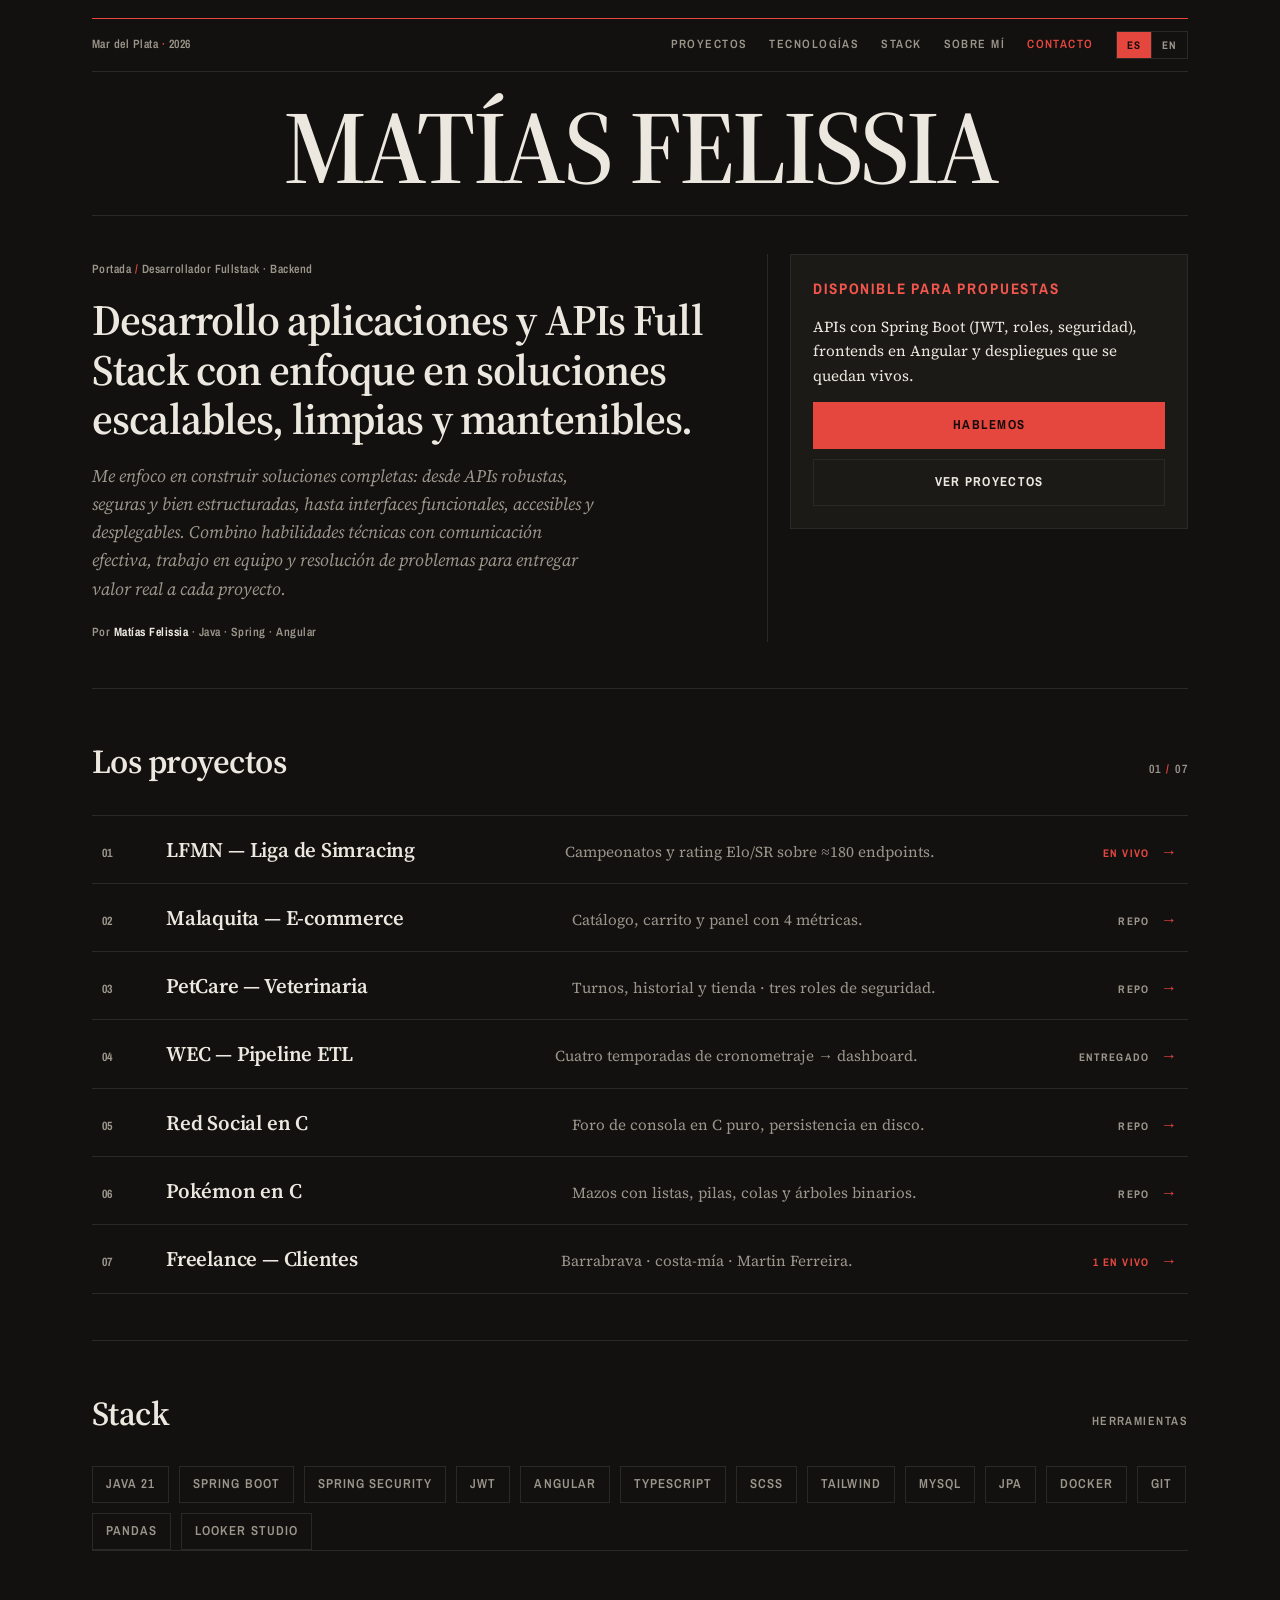
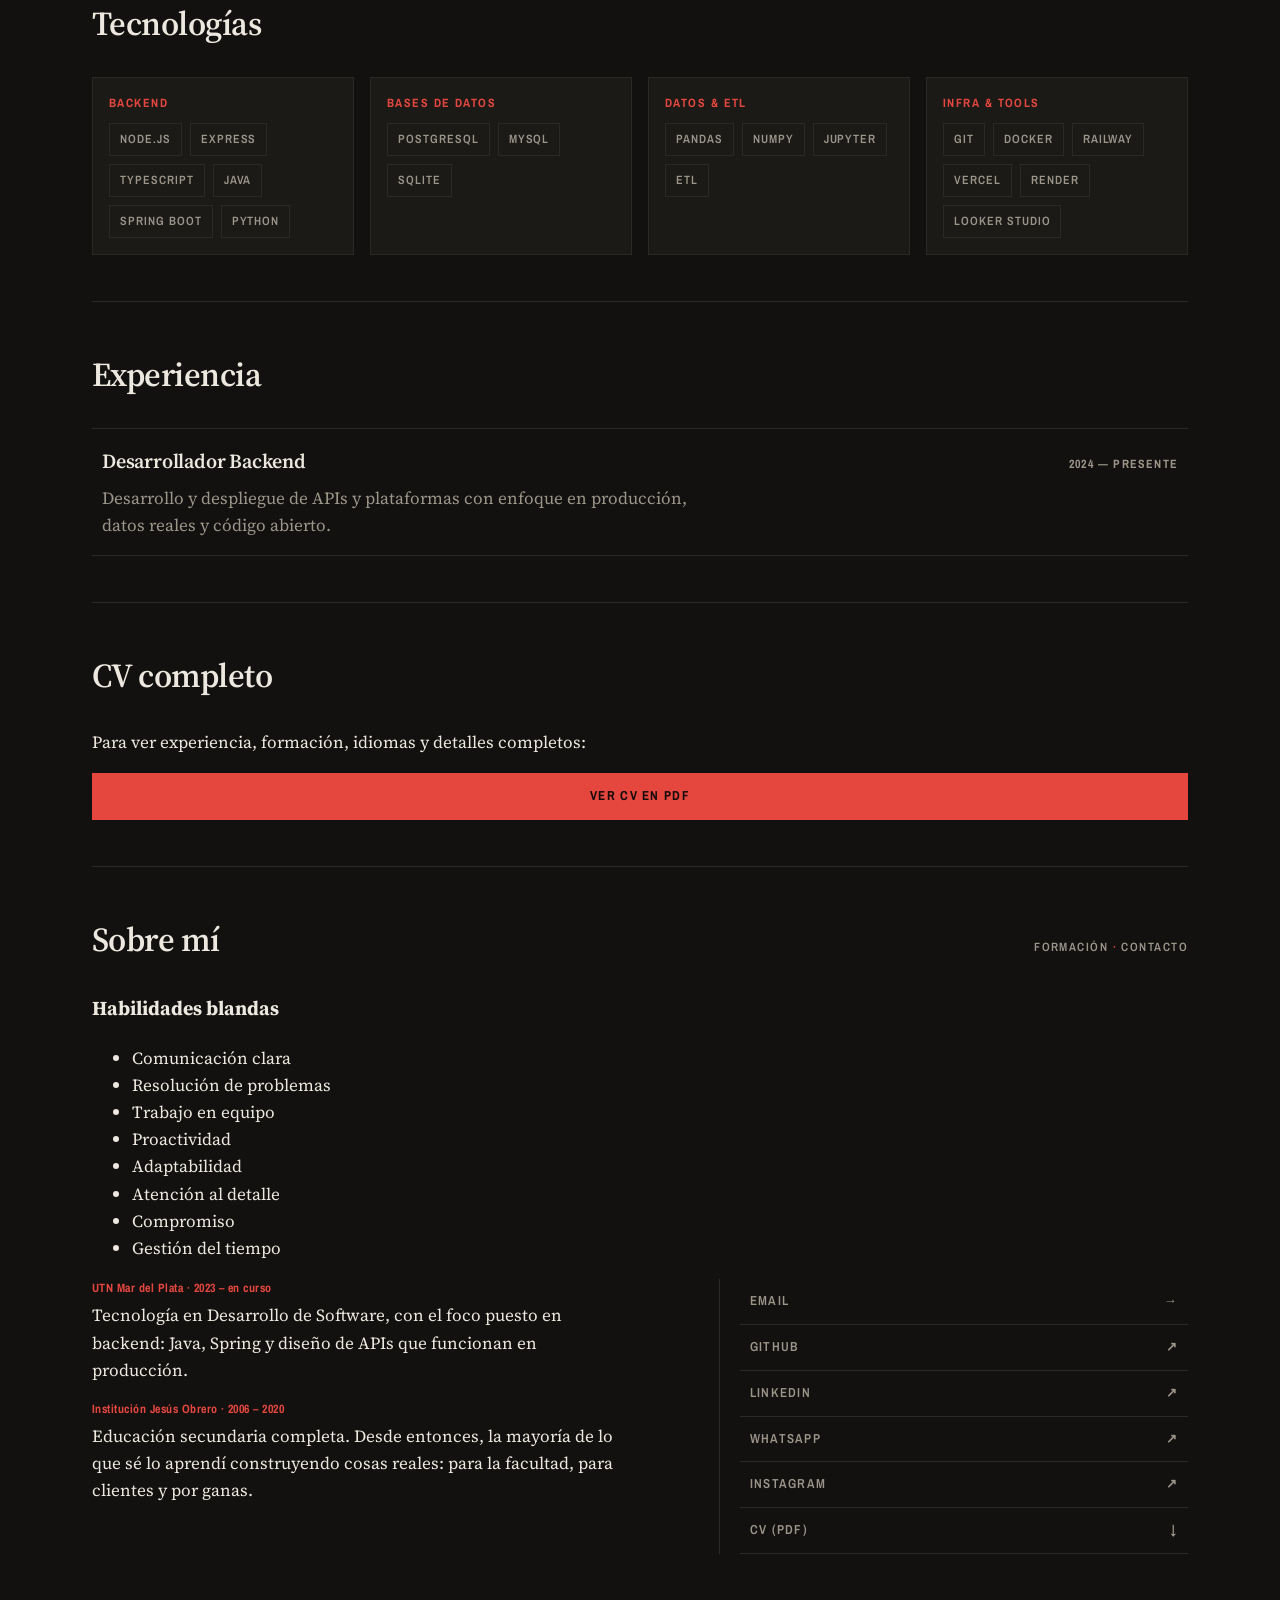
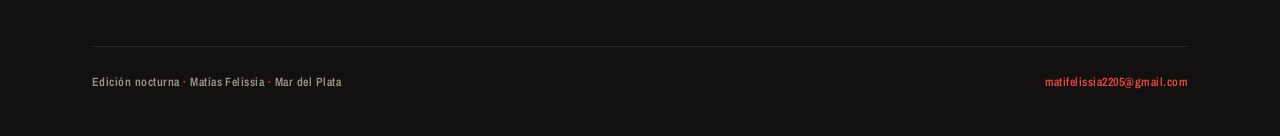
==== index.html @ 59209c0d "first commit" ====
﻿<!doctype html>
<html lang="es">
<head>
  <meta charset="utf-8">
  <meta name="viewport" content="width=device-width, initial-scale=1">
  <title>Matías Felissia — Desarrollador Fullstack / Backend</title>
  <meta name="description" content="Portfolio de Matías Felissia. Java, Spring Boot, Angular, React y datos. Siete proyectos: LFMN, Malaquita, PetCare, freelance y pipeline ETL.">
  <meta name="color-scheme" content="dark">
  <meta property="og:title" content="Matías Felissia — Desarrollador Fullstack / Backend">
  <meta property="og:description" content="Siete proyectos con sitio en vivo o repo abierto: Spring Boot, Angular, React, datos. Mar del Plata, Argentina.">
  <meta property="og:type" content="website">
  <link rel="icon" href="data:image/svg+xml,%3Csvg xmlns='http://www.w3.org/2000/svg' viewBox='0 0 32 32'%3E%3Crect width='32' height='32' fill='%23e5473f'/%3E%3Ctext x='16' y='22' font-family='Arial,sans-serif' font-size='14' font-weight='900' text-anchor='middle' fill='%23160b0a'%3EMF%3C/text%3E%3C/svg%3E">
  <link rel="preload" href="assets/fonts/sourceseriflatin.woff2" as="font" type="font/woff2" crossorigin>
  <link rel="preload" href="assets/fonts/sourceseriflatin-italic.woff2" as="font" type="font/woff2" crossorigin>
  <link rel="preload" href="assets/fonts/archivonarrowlatin.woff2" as="font" type="font/woff2" crossorigin>
  <script src="assets/js/site.js" defer></script>
  <style>
    @font-face {
      font-family: "Archivo Narrow";
      src: url("assets/fonts/archivonarrowlatin.woff2") format("woff2");
      font-weight: 400 700;
      font-style: normal;
      font-display: swap;
      unicode-range: U+0000-00FF, U+0131, U+0152-0153, U+02BB-02BC, U+02C6, U+02DA, U+02DC, U+0304, U+0308, U+0329, U+2000-206F, U+20AC, U+2122, U+2191, U+2193, U+2212, U+2215, U+FEFF, U+FFFD;
    }
    @font-face {
      font-family: "Archivo Narrow";
      src: url("assets/fonts/archivonarrowlatin-ext.woff2") format("woff2");
      font-weight: 400 700;
      font-style: normal;
      font-display: swap;
      unicode-range: U+0100-02BA, U+02BD-02C5, U+02C7-02CC, U+02CE-02D7, U+02DD-02FF, U+0304, U+0308, U+0329, U+1D00-1DBF, U+1E00-1E9F, U+1EF2-1EFF, U+2020, U+20A0-20AB, U+20AD-20C0, U+2113, U+2C60-2C7F, U+A720-A7FF;
    }
    @font-face {
      font-family: "Source Serif 4";
      src: url("assets/fonts/sourceseriflatin.woff2") format("woff2");
      font-weight: 200 900;
      font-style: normal;
      font-display: swap;
      unicode-range: U+0000-00FF, U+0131, U+0152-0153, U+02BB-02BC, U+02C6, U+02DA, U+02DC, U+0304, U+0308, U+0329, U+2000-206F, U+20AC, U+2122, U+2191, U+2193, U+2212, U+2215, U+FEFF, U+FFFD;
    }
    @font-face {
      font-family: "Source Serif 4";
      src: url("assets/fonts/sourceseriflatin-ext.woff2") format("woff2");
      font-weight: 200 900;
      font-style: normal;
      font-display: swap;
      unicode-range: U+0100-02BA, U+02BD-02C5, U+02C7-02CC, U+02CE-02D7, U+02DD-02FF, U+0304, U+0308, U+0329, U+1D00-1DBF, U+1E00-1E9F, U+1EF2-1EFF, U+2020, U+20A0-20AB, U+20AD-20C0, U+2113, U+2C60-2C7F, U+A720-A7FF;
    }
    @font-face {
      font-family: "Source Serif 4";
      src: url("assets/fonts/sourceseriflatin-italic.woff2") format("woff2");
      font-weight: 200 900;
      font-style: italic;
      font-display: swap;
      unicode-range: U+0000-00FF, U+0131, U+0152-0153, U+02BB-02BC, U+02C6, U+02DA, U+02DC, U+0304, U+0308, U+0329, U+2000-206F, U+20AC, U+2122, U+2191, U+2193, U+2212, U+2215, U+FEFF, U+FFFD;
    }
    @font-face {
      font-family: "Source Serif 4";
      src: url("assets/fonts/sourceseriflatin-ext-italic.woff2") format("woff2");
      font-weight: 200 900;
      font-style: italic;
      font-display: swap;
      unicode-range: U+0100-02BA, U+02BD-02C5, U+02C7-02CC, U+02CE-02D7, U+02DD-02FF, U+0304, U+0308, U+0329, U+1D00-1DBF, U+1E00-1E9F, U+1EF2-1EFF, U+2020, U+20A0-20AB, U+20AD-20C0, U+2113, U+2C60-2C7F, U+A720-A7FF;
    }

    :root {
      --bg: #121110;
      --bg-hi: #1b1a17;
      --text: #ece8df;
      --muted: #9b958a;
      --hair: #2b2925;
      --red: #e5473f;
      --paper: #f2efe7;
      --serif: "Source Serif 4", Georgia, serif;
      --label: "Archivo Narrow", "Arial Narrow", sans-serif;
    }

    *, *::before, *::after { box-sizing: border-box; }

    html {
      color-scheme: dark;
      scrollbar-color: var(--text) var(--bg);
    }

    ::selection { background: var(--text); color: var(--bg); }

    input, textarea, button { caret-color: #f2564d; }

    ::-webkit-scrollbar { width: 12px; height: 12px; }
    ::-webkit-scrollbar-track { background: var(--bg); }
    ::-webkit-scrollbar-thumb { background: var(--text); border: 3px solid var(--bg); }

    body {
      margin: 0;
      background: var(--bg);
      color: var(--text);
      font-family: var(--serif);
      font-size: 17px;
      line-height: 1.6;
      -webkit-font-smoothing: antialiased;
    }

    a { color: inherit; }

    :focus-visible {
      outline: 2px solid var(--red);
      outline-offset: 3px;
    }

    .skip {
      position: absolute;
      left: 8px;
      top: -48px;
      z-index: 10;
      background: var(--text);
      color: var(--bg);
      font-family: var(--label);
      font-size: 0.8125rem;
      font-weight: 700;
      letter-spacing: 0.1em;
      text-transform: uppercase;
      padding: 8px 14px;
      text-decoration: none;
    }
    .skip:focus { top: 8px; }

    .wrap {
      max-width: 1140px;
      margin: 0 auto;
      padding: 0 22px;
    }

    .rule { border: 0; border-top: 1px solid var(--hair); margin: 0; }
    .rule--red { border-top-color: var(--red); }

    .meta {
      font-family: var(--label);
      font-size: 0.75rem;
      font-weight: 600;
      text-transform: uppercase;
      letter-spacing: 0.12em;
      color: var(--muted);
    }

    .meta b { color: var(--red); font-weight: 700; }

    /* ---------- Masthead ---------- */

    .masthead { padding: 18px 0 0; }

    .masthead__row {
      display: flex;
      justify-content: space-between;
      gap: 16px;
      padding: 12px 0;
      flex-wrap: wrap;
      align-items: center;
    }

    .masthead__right {
      display: flex;
      gap: 22px;
      align-items: center;
      flex-wrap: wrap;
    }

    .nav {
      display: flex;
      gap: 22px;
      flex-wrap: wrap;
    }

    .nav a {
      font-family: var(--label);
      font-size: 0.75rem;
      font-weight: 600;
      text-transform: uppercase;
      letter-spacing: 0.12em;
      text-decoration: none;
      color: var(--muted);
      transition: color 120ms ease-out;
    }

    .nav a:hover { color: var(--text); }
    .nav a:last-child { color: var(--red); }

    .lang {
      display: inline-flex;
      border: 1px solid var(--hair);
    }

    .lang__btn {
      appearance: none;
      background: transparent;
      border: 0;
      border-left: 1px solid var(--hair);
      color: var(--muted);
      font-family: var(--label);
      font-size: 0.6875rem;
      font-weight: 700;
      text-transform: uppercase;
      letter-spacing: 0.1em;
      padding: 6px 10px;
      cursor: pointer;
      transition: color 120ms ease-out, background-color 130ms ease-out;
    }

    .lang__btn:first-child { border-left: 0; }
    .lang__btn:hover { color: var(--text); }
    .lang__btn[aria-pressed="true"] { background: var(--red); color: #160b0a; }

    .masthead__name {
      margin: 0;
      padding: 26px 0 18px;
      font-family: var(--serif);
      font-weight: 600;
      font-size: clamp(2.6rem, 9vw, 6.5rem);
      line-height: 0.95;
      letter-spacing: -0.03em;
      text-align: center;
      text-transform: uppercase;
    }

    .masthead__name em {
      font-style: normal;
      font-weight: 400;
      text-transform: none;
      color: var(--muted);
    }

    /* ---------- Feature ---------- */

    .feature {
      display: grid;
      grid-template-columns: 1.7fr 1fr;
      gap: 22px;
      padding: 38px 0 46px;
    }

    .feature > div {
      border-right: 1px solid var(--hair);
      padding-right: 22px;
    }

    .feature h2 {
      margin: 14px 0 18px;
      font-size: clamp(1.7rem, 4vw, 2.7rem);
      font-weight: 600;
      line-height: 1.15;
      letter-spacing: -0.02em;
    }

    .feature h2 em { font-style: italic; color: var(--red); }

    .deck {
      margin: 0;
      font-size: 1.1rem;
      font-style: italic;
      color: var(--muted);
      max-width: 56ch;
    }

    .byline {
      margin: 20px 0 0;
      font-family: var(--label);
      font-size: 0.75rem;
      font-weight: 600;
      letter-spacing: 0.04em;
      color: var(--muted);
    }

    .byline b { color: var(--text); font-weight: 700; }

    .stamp {
      border: 1px solid var(--hair);
      background: var(--bg-hi);
      padding: 22px;
      align-self: start;
    }

    .stamp__label {
      font-family: var(--label);
      font-size: 0.75rem;
      font-weight: 700;
      text-transform: uppercase;
      letter-spacing: 0.12em;
      color: #f2564d;
      margin: 0 0 12px;
    }

    .stamp p { margin: 0 0 14px; font-size: 0.95rem; }

    .stamp .actions {
      display: flex;
      flex-direction: column;
      gap: 10px;
    }

    .btn {
      display: block;
      padding: 12px 16px;
      text-align: center;
      font-family: var(--label);
      font-size: 0.8125rem;
      font-weight: 700;
      text-transform: uppercase;
      letter-spacing: 0.1em;
      text-decoration: none;
      border: 1px solid var(--hair);
      color: var(--text);
      transition: background-color 130ms ease-out, color 130ms ease-out, border-color 130ms ease-out;
    }

    .btn:hover { background: var(--text); color: var(--bg); border-color: var(--text); }

    .btn--red { background: var(--red); border-color: var(--red); color: #160b0a; }
    .btn--red:hover { background: var(--paper); border-color: var(--paper); color: var(--bg); }

    /* ---------- Sections ---------- */

    .sec { padding: 46px 0; border-top: 1px solid var(--hair); }

    .sec__head {
      display: flex;
      justify-content: space-between;
      align-items: baseline;
      gap: 14px;
      margin-bottom: 26px;
    }

    .sec__title {
      margin: 0;
      font-size: clamp(1.5rem, 3.2vw, 2.1rem);
      font-weight: 600;
      letter-spacing: -0.015em;
    }

    /* ---------- Stories list ---------- */

    .stories { border-top: 1px solid var(--hair); }

    .story {
      display: grid;
      grid-template-columns: 46px 1.1fr 1.5fr auto;
      align-items: baseline;
      gap: 18px;
      padding: 17px 10px;
      border-bottom: 1px solid var(--hair);
      text-decoration: none;
      transition: background-color 130ms ease-out;
    }

    .story:hover { background: var(--bg-hi); }
    .story:hover .story__title { color: #f2564d; }
    .story:hover .story__arrow { transform: translateX(5px); }

    .story__num {
      font-family: var(--label);
      font-size: 0.75rem;
      font-weight: 700;
      color: var(--muted);
      font-variant-numeric: tabular-nums;
    }

    .story__title {
      font-size: clamp(1.05rem, 2vw, 1.3rem);
      font-weight: 600;
      letter-spacing: -0.01em;
      transition: color 130ms ease-out;
    }

    .story__desc {
      font-size: 0.95rem;
      color: var(--muted);
      line-height: 1.5;
    }

    .story__side {
      display: flex;
      align-items: baseline;
      gap: 12px;
      font-family: var(--label);
      font-size: 0.6875rem;
      font-weight: 700;
      text-transform: uppercase;
      letter-spacing: 0.1em;
      color: var(--muted);
      white-space: nowrap;
    }

    .story__side .live { color: var(--red); }
    .story:hover .story__side .live { color: #f2564d; }

    .story__arrow {
      color: var(--red);
      transition: transform 150ms ease-out;
      font-family: var(--serif);
      font-size: 1rem;
    }

    /* ---------- Stack ---------- */

    .tags {
      display: flex;
      flex-wrap: wrap;
      gap: 10px;
    }

    .tag {
      font-family: var(--label);
      font-size: 0.8125rem;
      font-weight: 600;
      text-transform: uppercase;
      letter-spacing: 0.08em;
      padding: 7px 13px;
      border: 1px solid var(--hair);
      color: var(--muted);
      transition: color 120ms ease-out, border-color 120ms ease-out;
    }

    .tag:hover { color: var(--text); border-color: var(--text); }

    /* ---------- About / contact ---------- */

    .cols {
      display: grid;
      grid-template-columns: 1.4fr 1fr;
      gap: 20px;
    }

    .cols > div:first-child {
      border-right: 1px solid var(--hair);
      padding-right: 20px;
    }

    .cols p { margin: 0 0 16px; max-width: 58ch; }

    .where {
      font-family: var(--label);
      font-size: 0.75rem;
      font-weight: 700;
      letter-spacing: 0.04em;
      color: var(--red);
      margin-bottom: 4px !important;
    }

    .contact-list { list-style: none; margin: 0; padding: 0; }

    .contact-list a {
      display: flex;
      justify-content: space-between;
      gap: 12px;
      padding: 12px 10px;
      border-bottom: 1px solid var(--hair);
      font-family: var(--label);
      font-size: 0.8125rem;
      font-weight: 600;
      text-transform: uppercase;
      letter-spacing: 0.1em;
      text-decoration: none;
      color: var(--muted);
      transition: color 120ms ease-out, background-color 130ms ease-out;
    }

    .contact-list a:hover { color: var(--text); background: var(--bg-hi); }

    /* ---------- Colophon ---------- */

    .colophon {
      border-top: 1px solid var(--hair);
      padding: 26px 0 44px;
      display: flex;
      justify-content: space-between;
      gap: 14px;
      flex-wrap: wrap;
    }

    .colophon a { color: var(--red); text-decoration: none; }
    .colophon a:hover { text-decoration: underline; }

    /* Long metadata lines: mixed case, tight tracking (uppercase reserved for short labels) */

    .masthead__row .meta,
    .feature .meta,
    .colophon .meta {
      text-transform: none;
      letter-spacing: 0.04em;
    }

    /* ---------- Motion ---------- */

    .rise {
      animation: rise 220ms ease-out both;
      animation-delay: var(--d, 0ms);
    }

    @keyframes rise {
      from { opacity: 0; transform: translateY(12px); }
      to { opacity: 1; transform: translateY(0); }
    }

    @media (prefers-reduced-motion: reduce) {
      .rise { animation: none; }
      .story, .btn, .nav a, .tag, .contact-list a, .story__arrow, .lang__btn { transition: none; }
    }

        /* ---------- Tech / Experience / CV CTA ---------- */
    .tech-groups {
      display: grid;
      grid-template-columns: repeat(4, minmax(0, 1fr));
      gap: 16px;
    }
    .tech-group {
      border: 1px solid var(--hair);
      background: var(--bg-hi);
      padding: 16px;
      display: flex;
      flex-direction: column;
      gap: 10px;
    }
    .tech-group__title {
      margin: 0;
      font-family: var(--label);
      font-size: 0.75rem;
      font-weight: 700;
      text-transform: uppercase;
      letter-spacing: 0.12em;
      color: var(--red);
    }
    .tech-list {
      margin: 0;
      padding: 0;
      list-style: none;
      display: flex;
      flex-wrap: wrap;
      gap: 8px;
    }
    .tech-list li {
      font-family: var(--label);
      font-size: 0.75rem;
      font-weight: 600;
      text-transform: uppercase;
      letter-spacing: 0.08em;
      padding: 6px 10px;
      border: 1px solid var(--hair);
      color: var(--muted);
    }
    .timeline {
      border-top: 1px solid var(--hair);
    }
    .exp-item {
      border-bottom: 1px solid var(--hair);
      padding: 16px 10px;
      display: flex;
      flex-direction: column;
      gap: 8px;
    }
    .exp-header {
      display: flex;
      justify-content: space-between;
      align-items: baseline;
      gap: 12px;
      flex-wrap: wrap;
    }
    .exp-title {
      margin: 0;
      font-size: clamp(1.05rem, 2vw, 1.25rem);
      font-weight: 600;
      letter-spacing: -0.01em;
    }
    .exp-date {
      font-family: var(--label);
      font-size: 0.75rem;
      font-weight: 700;
      text-transform: uppercase;
      letter-spacing: 0.1em;
      color: var(--muted);
    }
    .exp-desc {
      margin: 0;
      color: var(--muted);
      max-width: 70ch;
    }
    @media (max-width: 1080px) {
      .tech-groups { grid-template-columns: repeat(2, minmax(0, 1fr)); }
    }
    @media (max-width: 640px) {
      .tech-groups { grid-template-columns: 1fr; }
    }

    @media (max-width: 880px) {
      .feature { grid-template-columns: 1fr; gap: 44px; }
      .feature > div { border-right: 0; padding-inline-end: 0; }
      .story { grid-template-columns: 36px 1fr; }
      .story__desc { grid-column: 2; }
      .story__side { grid-column: 2; }
      .cols { grid-template-columns: 1fr; gap: 40px; }
      .cols > div:first-child { border-right: 0; padding-inline-end: 0; }
    }
  </style>
</head>
<body>

<a class="skip" href="#main" data-en="Skip to content">Saltar al contenido</a>

<div class="wrap">
  <header class="masthead">
    <hr class="rule rule--red">
    <div class="masthead__row">
      <span class="meta" data-en="Night edition <b>·</b> Mar del Plata <b>·</b> 2026">Mar del Plata <b>·</b> 2026</span>
      <div class="masthead__right">
        <nav class="nav" aria-label="Principal" data-en-label="Main">
          <a href="#proyectos" data-en="Projects">Proyectos</a> <a href="#tecnologias" data-en="Technologies">Tecnologías</a> <a href="#stack" data-en="Stack">Stack</a>
          <a href="#sobre-mi" data-en="About">Sobre mí</a>
          <a href="contacto.html" data-en="Contact">Contacto</a>
        </nav>
        <div class="lang" role="group" aria-label="Idioma / Language">
          <button type="button" class="lang__btn" data-lang="es" aria-pressed="true">ES</button>
          <button type="button" class="lang__btn" data-lang="en" aria-pressed="false">EN</button>
        </div>
      </div>
    </div>
    <hr class="rule">
    <h1 class="masthead__name rise" style="--d:0ms">Matías Felissia</h1>
    <hr class="rule">
  </header>

  <main id="main">
    <section class="feature">
      <div>
        <span class="meta rise" style="--d:60ms" data-en="Front page <b>/</b> Fullstack · Backend developer">Portada <b>/</b> Desarrollador Fullstack · Backend</span>
        <h2 class="rise" style="--d:100ms" data-en="I build APIs and platforms ready for production.</em>">Desarrollo aplicaciones y APIs Full Stack con enfoque en soluciones escalables, limpias y mantenibles.</em></h2>
        <p class="deck rise" style="--d:140ms" data-en="From a simracing league with ~180 endpoints and Elo rating to the ETL that normalized four WEC seasons: open code, live sites and real figures.">Me enfoco en construir soluciones completas: desde APIs robustas, seguras y bien estructuradas, hasta interfaces funcionales, accesibles y desplegables. Combino habilidades técnicas con comunicación efectiva, trabajo en equipo y resolución de problemas para entregar valor real a cada proyecto.</p>
        <p class="byline rise" style="--d:180ms" data-en="By <b>Matías Felissia</b> · Java · Spring · Angular">Por <b>Matías Felissia</b> · Java · Spring · Angular</p>
      </div>

      <aside class="stamp rise" style="--d:220ms" aria-label="Disponibilidad" data-en-label="Availability">
        <p class="stamp__label" data-en="Available for work">Disponible para propuestas</p>
        <p data-en="APIs with Spring Boot (JWT, roles, security), Angular frontends and deployments that stay live.">APIs con Spring Boot (JWT, roles, seguridad), frontends en Angular y despliegues que se quedan vivos.</p>
        <div class="actions">
          <a class="btn btn--red" href="contacto.html" data-en="Let's talk">Hablemos</a>
          <a class="btn" href="#proyectos" data-en="See projects">Ver proyectos</a>
        </div>
      </aside>
    </section>

    <section class="sec" id="proyectos" aria-labelledby="t-p">
      <div class="sec__head rise">
        <h2 class="sec__title" id="t-p" data-en="The projects">Los proyectos</h2>
        <span class="meta">01 <b>/</b> 07</span>
      </div>

      <div class="stories">
        <a class="story rise" style="--d:0ms" href="proyectos/lfmn.html">
          <span class="story__num">01</span>
          <span class="story__title" data-en="LFMN — Simracing League">LFMN — Liga de Simracing</span>
          <span class="story__desc" data-en="Championships and Elo/SR rating over ~180 endpoints.">Campeonatos y rating Elo/SR sobre ≈180 endpoints.</span>
          <span class="story__side"><span class="live" data-en="Live">En vivo</span><span class="story__arrow" aria-hidden="true">→</span></span>
        </a>
        <a class="story rise" style="--d:40ms" href="proyectos/malaquita.html">
          <span class="story__num">02</span>
          <span class="story__title">Malaquita — E-commerce</span>
          <span class="story__desc" data-en="Catalog, cart and a panel with 4 metrics.">Catálogo, carrito y panel con 4 métricas.</span>
          <span class="story__side">Repo<span class="story__arrow" aria-hidden="true">→</span></span>
        </a>
        <a class="story rise" style="--d:80ms" href="proyectos/petcare.html">
          <span class="story__num">03</span>
          <span class="story__title" data-en="PetCare — Veterinary clinic">PetCare — Veterinaria</span>
          <span class="story__desc" data-en="Appointments, history and store · three security roles.">Turnos, historial y tienda · tres roles de seguridad.</span>
          <span class="story__side">Repo<span class="story__arrow" aria-hidden="true">→</span></span>
        </a>
        <a class="story rise" style="--d:120ms" href="proyectos/wec.html">
          <span class="story__num">04</span>
          <span class="story__title">WEC — Pipeline ETL</span>
          <span class="story__desc" data-en="Four timing seasons → dashboard.">Cuatro temporadas de cronometraje → dashboard.</span>
          <span class="story__side"><span data-en="Delivered">Entregado</span><span class="story__arrow" aria-hidden="true">→</span></span>
        </a>
        <a class="story rise" style="--d:160ms" href="proyectos/redsocial.html">
          <span class="story__num">05</span>
          <span class="story__title" data-en="Social Network in C">Red Social en C</span>
          <span class="story__desc" data-en="Console forum in pure C, persistence on disk.">Foro de consola en C puro, persistencia en disco.</span>
          <span class="story__side">Repo<span class="story__arrow" aria-hidden="true">→</span></span>
        </a>
        <a class="story rise" style="--d:200ms" href="proyectos/pokemon.html">
          <span class="story__num">06</span>
          <span class="story__title" data-en="Pokémon in C">Pokémon en C</span>
          <span class="story__desc" data-en="Decks with lists, stacks, queues and binary trees.">Mazos con listas, pilas, colas y árboles binarios.</span>
          <span class="story__side">Repo<span class="story__arrow" aria-hidden="true">→</span></span>
        </a>
        <a class="story rise" style="--d:240ms" href="proyectos/freelance.html">
          <span class="story__num">07</span>
          <span class="story__title" data-en="Freelance — Client work">Freelance — Clientes</span>
          <span class="story__desc">Barrabrava · costa-mía · Martin Ferreira.</span>
          <span class="story__side"><span class="live" data-en="1 live">1 en vivo</span><span class="story__arrow" aria-hidden="true">→</span></span>
        </a>
      </div>
    </section>

    <section class="sec" id="stack" aria-labelledby="t-s">
      <div class="sec__head rise">
        <h2 class="sec__title" id="t-s">Stack</h2>
        <span class="meta" data-en="Tooling">Herramientas</span>
      </div>
      <div class="tags rise" style="--d:60ms">
        <span class="tag">Java 21</span>
        <span class="tag">Spring Boot</span>
        <span class="tag">Spring Security</span>
        <span class="tag">JWT</span>
        <span class="tag">Angular</span>
        <span class="tag">TypeScript</span>
        <span class="tag">SCSS</span>
        <span class="tag">Tailwind</span>
        <span class="tag">MySQL</span>
        <span class="tag">JPA</span>
        <span class="tag">Docker</span>
        <span class="tag">Git</span>
        <span class="tag">pandas</span>
        <span class="tag">Looker Studio</span>
      </div>
    <section class="sec" id="tecnologias" aria-labelledby="tech-title">
      <div class="sec__head">
        <h2 class="sec__title" id="tech-title" data-en="Technologies">Tecnologías</h2>
      </div>
      <div class="tech-groups">
        <article class="tech-group">
          <h3 class="tech-group__title" data-en="Backend">Backend</h3>
          <ul class="tech-list">
            <li>Node.js</li>
            <li>Express</li>
            <li>TypeScript</li>
            <li>Java</li>
            <li>Spring Boot</li>
            <li>Python</li>
          </ul>
        </article>
        <article class="tech-group">
          <h3 class="tech-group__title" data-en="Databases">Bases de datos</h3>
          <ul class="tech-list">
            <li>PostgreSQL</li>
            <li>MySQL</li>
            <li>SQLite</li>
          </ul>
        </article>
        <article class="tech-group">
          <h3 class="tech-group__title" data-en="Data &amp; ETL">Datos &amp; ETL</h3>
          <ul class="tech-list">
            <li>Pandas</li>
            <li>NumPy</li>
            <li>Jupyter</li>
            <li>ETL</li>
          </ul>
        </article>
        <article class="tech-group">
          <h3 class="tech-group__title" data-en="Infra &amp; Tools">Infra &amp; Tools</h3>
          <ul class="tech-list">
            <li>Git</li>
            <li>Docker</li>
            <li>Railway</li>
            <li>Vercel</li>
            <li>Render</li>
            <li>Looker Studio</li>
          </ul>
        </article>
      </div>
    </section>

    <section class="sec" id="experiencia" aria-labelledby="exp-title">
      <div class="sec__head">
        <h2 class="sec__title" id="exp-title" data-en="Experience">Experiencia</h2>
      </div>
      <div class="timeline">
        <article class="exp-item">
          <header class="exp-header">
            <h3 class="exp-title" data-en="Backend Developer">Desarrollador Backend</h3>
            <span class="exp-date">2024 — Presente</span>
          </header>
          <p class="exp-desc" data-en="Development and deployment of APIs and platforms with a production focus, real data and open-source mindset.">Desarrollo y despliegue de APIs y plataformas con enfoque en producción, datos reales y código abierto.</p>
        </article>
      </div>
    </section>

    <section class="sec" id="cv-completo" aria-labelledby="cv-title">
      <div class="sec__head">
        <h2 class="sec__title" id="cv-title" data-en="Full CV">CV completo</h2>
      </div>
      <p data-en="For full details (experience, education, languages, etc.):">Para ver experiencia, formación, idiomas y detalles completos:</p>
      <a class="btn btn--red" href="assets/Curriculum Vitae - Matías Felissia.pdf" target="_blank" rel="noopener noreferrer" data-en="View CV (PDF)">Ver CV en PDF</a>
    </section>

    <section class="sec" id="sobre-mi" aria-labelledby="t-so">
      <div class="sec__head rise">
        <h2 class="sec__title" id="t-so" data-en="About me">Sobre mí</h2>
        <span class="meta" data-en="Education <b>·</b> Contact">Formación <b>·</b> Contacto</span>
      </div>
            <div class="soft-skills rise" style="--d:200ms">
        <h3 class="soft-skills__title" data-en="Soft skills">Habilidades blandas</h3>
        <ul class="soft-skills__list">
          <li data-en="Clear communication">Comunicación clara</li>
          <li data-en="Problem solving">Resolución de problemas</li>
          <li data-en="Teamwork">Trabajo en equipo</li>
          <li data-en="Proactivity">Proactividad</li>
          <li data-en="Adaptability">Adaptabilidad</li>
          <li data-en="Attention to detail">Atención al detalle</li>
          <li data-en="Commitment">Compromiso</li>
          <li data-en="Time management">Gestión del tiempo</li>
        </ul>
      </div>
        <div class="cols">
        <div id="educacion" class="rise" style="--d:0ms">
          <p class="where" data-en="UTN Mar del Plata · 2023 – in progress">UTN Mar del Plata · 2023 – en curso</p>
          <p data-en="Technologist in Software Development, focused on backend: Java, Spring and API design that runs in production.">Tecnología en Desarrollo de Software, con el foco puesto en backend: Java, Spring y diseño de APIs que funcionan en producción.</p>
          <p class="where">Institución Jesús Obrero · 2006 – 2020</p>
          <p data-en="Full secondary education. Since then, most of what I know I learned building real things: for university, for clients and for fun.">Educación secundaria completa. Desde entonces, la mayoría de lo que sé lo aprendí construyendo cosas reales: para la facultad, para clientes y por ganas.</p>
        </div>
        <div class="rise" style="--d:60ms">
          <ul class="contact-list">
            <li><a href="mailto:matifelissia2205@gmail.com">Email <span>→</span></a></li>
            <li><a href="https://github.com/matifl3" target="_blank" rel="noopener">GitHub <span>↗</span></a></li>
            <li><a href="https://www.linkedin.com/in/matias-felissia-b908841aa/" target="_blank" rel="noopener">LinkedIn <span>↗</span></a></li>
            <li><a href="https://wa.me/5492235391618" target="_blank" rel="noopener">WhatsApp <span>↗</span></a></li>
            <li><a href="https://www.instagram.com/matifl_/" target="_blank" rel="noopener">Instagram <span>↗</span></a></li>
            <li><a href="assets/Curriculum Vitae - Matías Felissia.pdf" download><span data-en="CV (PDF)">CV (PDF)</span> <span>↓</span></a></li>
          </ul>
        </div>
      </div>
    </section>
  </main>

  <footer class="colophon">
    <span class="meta" data-en="Night edition <b>·</b> Matías Felissia <b>·</b> Mar del Plata">Edición nocturna <b>·</b> Matías Felissia <b>·</b> Mar del Plata</span>
    <span class="meta"><a href="mailto:matifelissia2205@gmail.com">matifelissia2205@gmail.com</a></span>
  </footer>
</div>

</body>
</html>
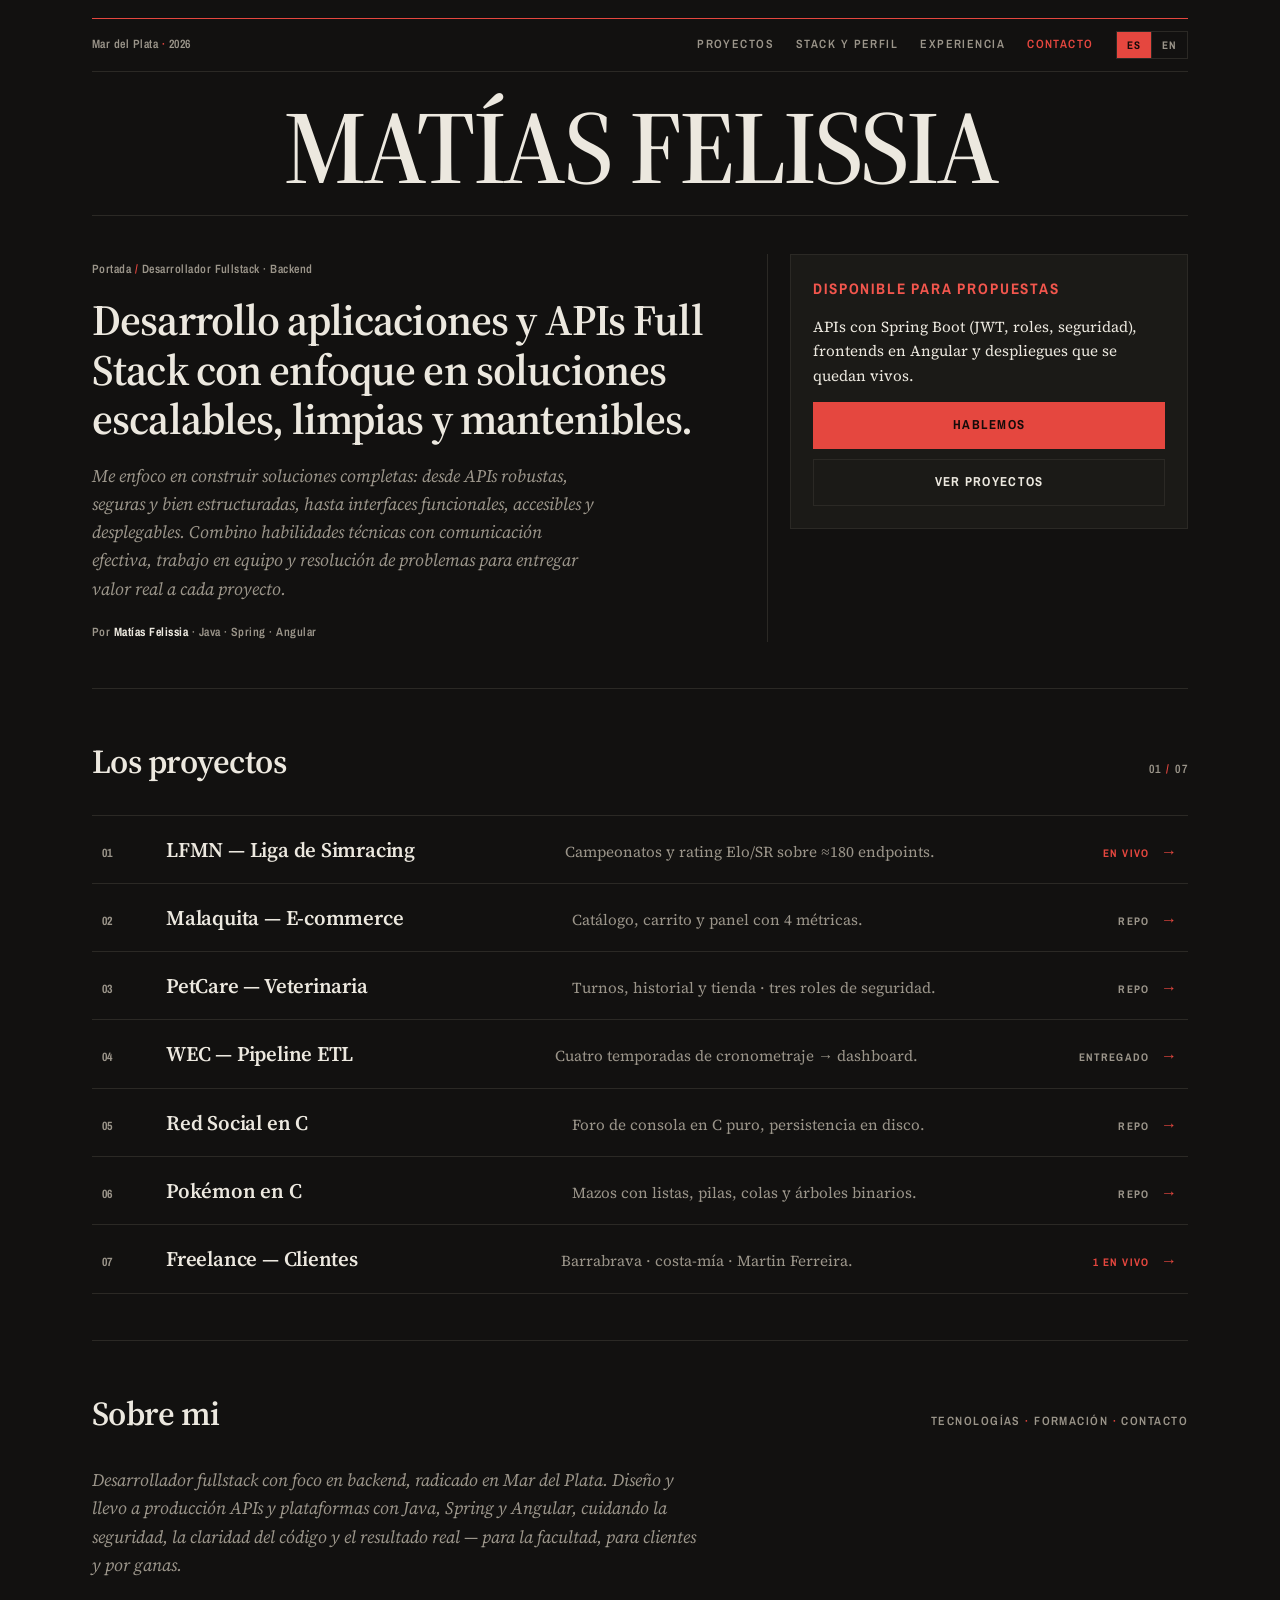
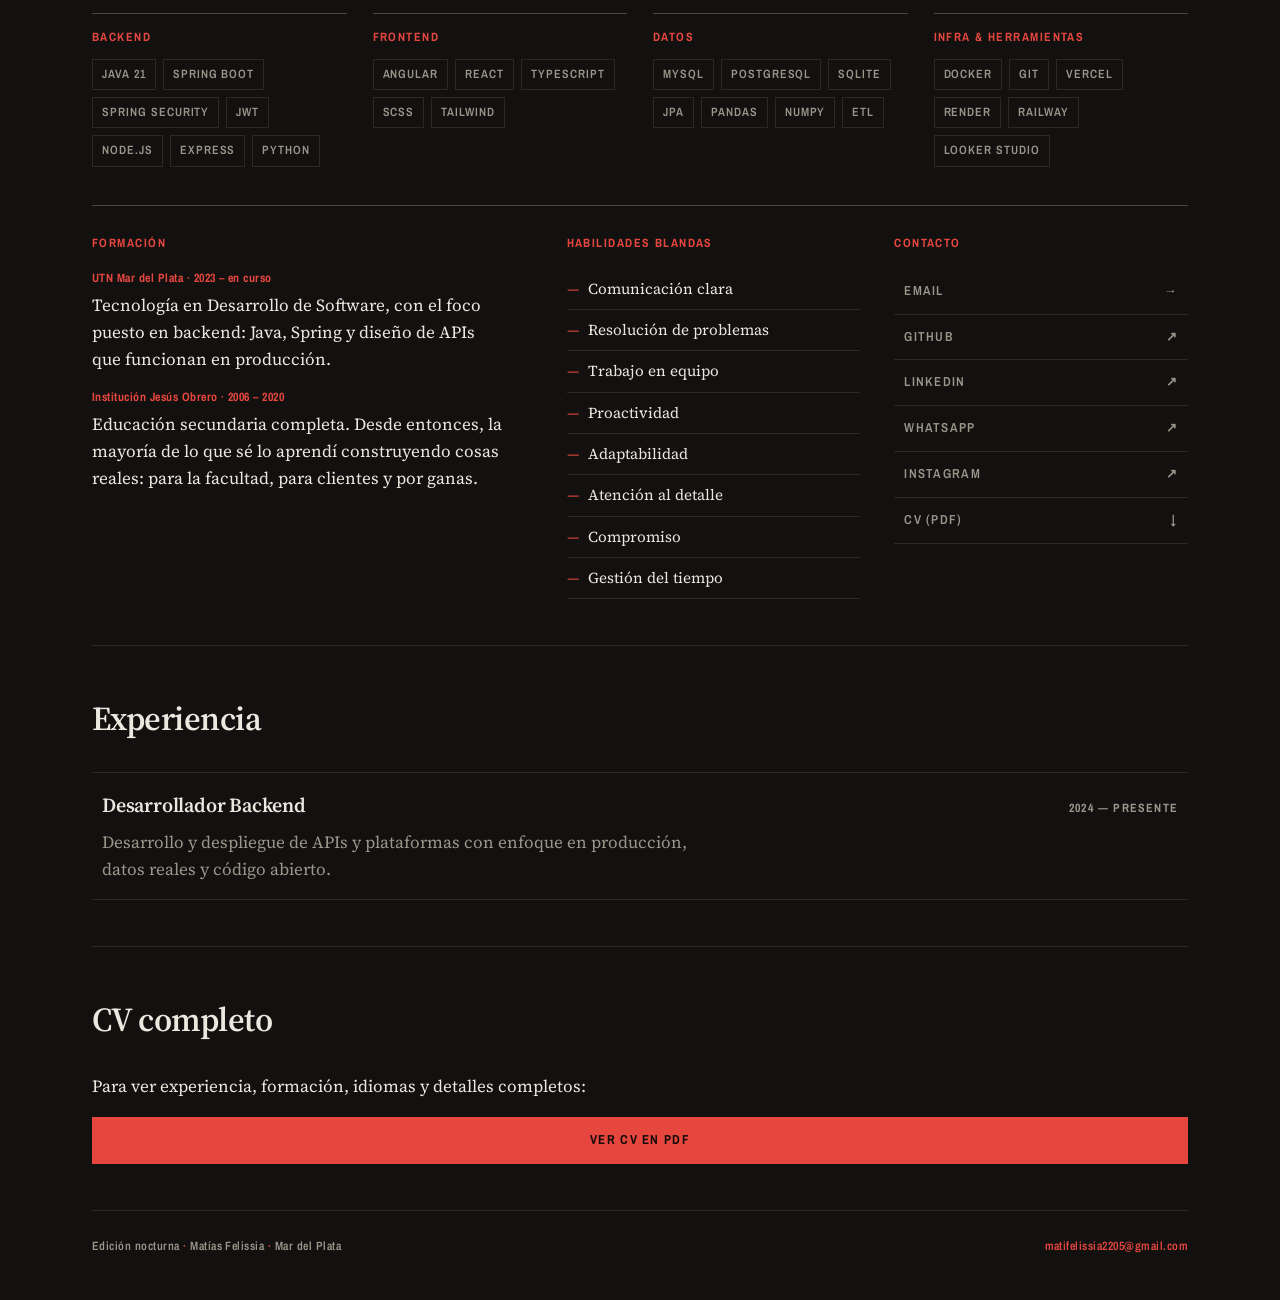
==== commit 5b207f2e: "modificaion sovre mi" ====
--- a/index.html
+++ b/index.html
@@ -70,6 +70,7 @@
       --text: #ece8df;
       --muted: #9b958a;
       --hair: #2b2925;
+      --rule: #4a473f;
       --red: #e5473f;
       --paper: #f2efe7;
       --serif: "Source Serif 4", Georgia, serif;
@@ -505,19 +506,25 @@
       .story, .btn, .nav a, .tag, .contact-list a, .story__arrow, .lang__btn { transition: none; }
     }
 
-        /* ---------- Tech / Experience / CV CTA ---------- */
-    .tech-groups {
+        /* ---------- Stack & profile (merged) ---------- */
+
+    .perfil__lede {
+      margin: 0 0 34px;
+      max-width: 68ch;
+    }
+
+    .perfil__grp {
       display: grid;
       grid-template-columns: repeat(4, minmax(0, 1fr));
-      gap: 16px;
-    }
+      gap: 30px 26px;
+    }
+
     .tech-group {
-      border: 1px solid var(--hair);
-      background: var(--bg-hi);
-      padding: 16px;
+      border-top: 1px solid var(--rule);
+      padding-top: 14px;
       display: flex;
       flex-direction: column;
-      gap: 10px;
+      gap: 12px;
     }
     .tech-group__title {
       margin: 0;
@@ -534,7 +541,7 @@
       list-style: none;
       display: flex;
       flex-wrap: wrap;
-      gap: 8px;
+      gap: 7px;
     }
     .tech-list li {
       font-family: var(--label);
@@ -542,9 +549,47 @@
       font-weight: 600;
       text-transform: uppercase;
       letter-spacing: 0.08em;
-      padding: 6px 10px;
+      padding: 5px 9px;
       border: 1px solid var(--hair);
       color: var(--muted);
+      transition: color 120ms ease-out, border-color 120ms ease-out;
+    }
+    .tech-group:hover .tech-list li { color: var(--text); border-color: var(--text); }
+
+    .perfil__foot {
+      display: grid;
+      grid-template-columns: 1.5fr 1fr 1fr;
+      gap: 34px;
+      border-top: 1px solid var(--rule);
+      margin-top: 38px;
+      padding-top: 28px;
+    }
+    .perfil__block-title {
+      margin: 0 0 16px;
+      font-family: var(--label);
+      font-size: 0.75rem;
+      font-weight: 700;
+      text-transform: uppercase;
+      letter-spacing: 0.12em;
+      color: var(--red);
+    }
+    .perfil__edu p { margin: 0 0 14px; max-width: 46ch; }
+    .perfil__edu p:last-child { margin-bottom: 0; }
+    .skill-list {
+      margin: 0;
+      padding: 0;
+      list-style: none;
+    }
+    .skill-list li {
+      padding: 8px 0;
+      border-bottom: 1px solid var(--hair);
+      font-size: 0.95rem;
+      color: var(--text);
+    }
+    .skill-list li::before {
+      content: "—";
+      color: var(--red);
+      margin-right: 9px;
     }
     .timeline {
       border-top: 1px solid var(--hair);
@@ -583,10 +628,13 @@
       max-width: 70ch;
     }
     @media (max-width: 1080px) {
-      .tech-groups { grid-template-columns: repeat(2, minmax(0, 1fr)); }
+      .perfil__grp { grid-template-columns: repeat(2, minmax(0, 1fr)); }
+      .perfil__foot { grid-template-columns: 1fr 1fr; }
+      .perfil__edu { grid-column: 1 / -1; }
     }
     @media (max-width: 640px) {
-      .tech-groups { grid-template-columns: 1fr; }
+      .perfil__grp { grid-template-columns: 1fr; }
+      .perfil__foot { grid-template-columns: 1fr; gap: 30px; }
     }
 
     @media (max-width: 880px) {
@@ -611,8 +659,8 @@
       <span class="meta" data-en="Night edition <b>·</b> Mar del Plata <b>·</b> 2026">Mar del Plata <b>·</b> 2026</span>
       <div class="masthead__right">
         <nav class="nav" aria-label="Principal" data-en-label="Main">
-          <a href="#proyectos" data-en="Projects">Proyectos</a> <a href="#tecnologias" data-en="Technologies">Tecnologías</a> <a href="#stack" data-en="Stack">Stack</a>
-          <a href="#sobre-mi" data-en="About">Sobre mí</a>
+          <a href="#proyectos" data-en="Projects">Proyectos</a> <a href="#stack" data-en="Stack &amp; profile">Stack y perfil</a>
+          <a href="#experiencia" data-en="Experience">Experiencia</a>
           <a href="contacto.html" data-en="Contact">Contacto</a>
         </nav>
         <div class="lang" role="group" aria-label="Idioma / Language">
@@ -697,71 +745,96 @@
       </div>
     </section>
 
-    <section class="sec" id="stack" aria-labelledby="t-s">
+    <section class="sec" id="stack" aria-labelledby="t-stack">
       <div class="sec__head rise">
-        <h2 class="sec__title" id="t-s">Stack</h2>
-        <span class="meta" data-en="Tooling">Herramientas</span>
-      </div>
-      <div class="tags rise" style="--d:60ms">
-        <span class="tag">Java 21</span>
-        <span class="tag">Spring Boot</span>
-        <span class="tag">Spring Security</span>
-        <span class="tag">JWT</span>
-        <span class="tag">Angular</span>
-        <span class="tag">TypeScript</span>
-        <span class="tag">SCSS</span>
-        <span class="tag">Tailwind</span>
-        <span class="tag">MySQL</span>
-        <span class="tag">JPA</span>
-        <span class="tag">Docker</span>
-        <span class="tag">Git</span>
-        <span class="tag">pandas</span>
-        <span class="tag">Looker Studio</span>
-      </div>
-    <section class="sec" id="tecnologias" aria-labelledby="tech-title">
-      <div class="sec__head">
-        <h2 class="sec__title" id="tech-title" data-en="Technologies">Tecnologías</h2>
-      </div>
-      <div class="tech-groups">
+        <h2 class="sec__title" id="t-stack" data-en="Stack &amp; profile">Sobre mi</h2>
+        <span class="meta" data-en="Technologies <b>·</b> Training <b>·</b> Contact">Tecnologías <b>·</b> Formación <b>·</b> Contacto</span>
+      </div>
+
+      <p class="deck perfil__lede rise" style="--d:40ms" data-en="Fullstack developer focused on backend, based in Mar del Plata. I design and ship APIs and platforms to production with Java, Spring and Angular, caring about security, code clarity and the real outcome — for university, for clients and for the fun of it.">Desarrollador fullstack con foco en backend, radicado en Mar del Plata. Diseño y llevo a producción APIs y plataformas con Java, Spring y Angular, cuidando la seguridad, la claridad del código y el resultado real — para la facultad, para clientes y por ganas.</p>
+
+      <div class="perfil__grp rise" style="--d:80ms">
         <article class="tech-group">
           <h3 class="tech-group__title" data-en="Backend">Backend</h3>
           <ul class="tech-list">
+            <li>Java 21</li>
+            <li>Spring Boot</li>
+            <li>Spring Security</li>
+            <li>JWT</li>
             <li>Node.js</li>
             <li>Express</li>
-            <li>TypeScript</li>
-            <li>Java</li>
-            <li>Spring Boot</li>
             <li>Python</li>
           </ul>
         </article>
         <article class="tech-group">
-          <h3 class="tech-group__title" data-en="Databases">Bases de datos</h3>
+          <h3 class="tech-group__title" data-en="Frontend">Frontend</h3>
           <ul class="tech-list">
-            <li>PostgreSQL</li>
-            <li>MySQL</li>
-            <li>SQLite</li>
+            <li>Angular</li>
+            <li>React</li>
+            <li>TypeScript</li>
+            <li>SCSS</li>
+            <li>Tailwind</li>
           </ul>
         </article>
         <article class="tech-group">
-          <h3 class="tech-group__title" data-en="Data &amp; ETL">Datos &amp; ETL</h3>
+          <h3 class="tech-group__title" data-en="Data">Datos</h3>
           <ul class="tech-list">
+            <li>MySQL</li>
+            <li>PostgreSQL</li>
+            <li>SQLite</li>
+            <li>JPA</li>
             <li>Pandas</li>
             <li>NumPy</li>
-            <li>Jupyter</li>
             <li>ETL</li>
           </ul>
         </article>
         <article class="tech-group">
-          <h3 class="tech-group__title" data-en="Infra &amp; Tools">Infra &amp; Tools</h3>
+          <h3 class="tech-group__title" data-en="Infra &amp; Tools">Infra &amp; herramientas</h3>
           <ul class="tech-list">
+            <li>Docker</li>
             <li>Git</li>
-            <li>Docker</li>
-            <li>Railway</li>
             <li>Vercel</li>
             <li>Render</li>
+            <li>Railway</li>
             <li>Looker Studio</li>
           </ul>
         </article>
+      </div>
+
+      <div class="perfil__foot rise" style="--d:120ms">
+        <section class="perfil__edu" id="educacion" aria-label="Formación">
+          <h3 class="perfil__block-title" data-en="Training">Formación</h3>
+          <p class="where" data-en="UTN Mar del Plata · 2023 – in progress">UTN Mar del Plata · 2023 – en curso</p>
+          <p data-en="Technologist in Software Development, focused on backend: Java, Spring and API design that runs in production.">Tecnología en Desarrollo de Software, con el foco puesto en backend: Java, Spring y diseño de APIs que funcionan en producción.</p>
+          <p class="where">Institución Jesús Obrero · 2006 – 2020</p>
+          <p data-en="Full secondary education. Since then, most of what I know I learned building real things: for university, for clients and for fun.">Educación secundaria completa. Desde entonces, la mayoría de lo que sé lo aprendí construyendo cosas reales: para la facultad, para clientes y por ganas.</p>
+        </section>
+
+        <section aria-label="Habilidades blandas">
+          <h3 class="perfil__block-title" data-en="Soft skills">Habilidades blandas</h3>
+          <ul class="skill-list">
+            <li data-en="Clear communication">Comunicación clara</li>
+            <li data-en="Problem solving">Resolución de problemas</li>
+            <li data-en="Teamwork">Trabajo en equipo</li>
+            <li data-en="Proactivity">Proactividad</li>
+            <li data-en="Adaptability">Adaptabilidad</li>
+            <li data-en="Attention to detail">Atención al detalle</li>
+            <li data-en="Commitment">Compromiso</li>
+            <li data-en="Time management">Gestión del tiempo</li>
+          </ul>
+        </section>
+
+        <section aria-label="Contacto">
+          <h3 class="perfil__block-title" data-en="Contact">Contacto</h3>
+          <ul class="contact-list">
+            <li><a href="mailto:matifelissia2205@gmail.com">Email <span>→</span></a></li>
+            <li><a href="https://github.com/matifl3" target="_blank" rel="noopener">GitHub <span>↗</span></a></li>
+            <li><a href="https://www.linkedin.com/in/matias-felissia-b908841aa/" target="_blank" rel="noopener">LinkedIn <span>↗</span></a></li>
+            <li><a href="https://wa.me/5492235391618" target="_blank" rel="noopener">WhatsApp <span>↗</span></a></li>
+            <li><a href="https://www.instagram.com/matifl_/" target="_blank" rel="noopener">Instagram <span>↗</span></a></li>
+            <li><a href="assets/Curriculum Vitae - Matías Felissia.pdf" download><span data-en="CV (PDF)">CV (PDF)</span> <span>↓</span></a></li>
+          </ul>
+        </section>
       </div>
     </section>
 
@@ -788,43 +861,6 @@
       <a class="btn btn--red" href="assets/Curriculum Vitae - Matías Felissia.pdf" target="_blank" rel="noopener noreferrer" data-en="View CV (PDF)">Ver CV en PDF</a>
     </section>
 
-    <section class="sec" id="sobre-mi" aria-labelledby="t-so">
-      <div class="sec__head rise">
-        <h2 class="sec__title" id="t-so" data-en="About me">Sobre mí</h2>
-        <span class="meta" data-en="Education <b>·</b> Contact">Formación <b>·</b> Contacto</span>
-      </div>
-            <div class="soft-skills rise" style="--d:200ms">
-        <h3 class="soft-skills__title" data-en="Soft skills">Habilidades blandas</h3>
-        <ul class="soft-skills__list">
-          <li data-en="Clear communication">Comunicación clara</li>
-          <li data-en="Problem solving">Resolución de problemas</li>
-          <li data-en="Teamwork">Trabajo en equipo</li>
-          <li data-en="Proactivity">Proactividad</li>
-          <li data-en="Adaptability">Adaptabilidad</li>
-          <li data-en="Attention to detail">Atención al detalle</li>
-          <li data-en="Commitment">Compromiso</li>
-          <li data-en="Time management">Gestión del tiempo</li>
-        </ul>
-      </div>
-        <div class="cols">
-        <div id="educacion" class="rise" style="--d:0ms">
-          <p class="where" data-en="UTN Mar del Plata · 2023 – in progress">UTN Mar del Plata · 2023 – en curso</p>
-          <p data-en="Technologist in Software Development, focused on backend: Java, Spring and API design that runs in production.">Tecnología en Desarrollo de Software, con el foco puesto en backend: Java, Spring y diseño de APIs que funcionan en producción.</p>
-          <p class="where">Institución Jesús Obrero · 2006 – 2020</p>
-          <p data-en="Full secondary education. Since then, most of what I know I learned building real things: for university, for clients and for fun.">Educación secundaria completa. Desde entonces, la mayoría de lo que sé lo aprendí construyendo cosas reales: para la facultad, para clientes y por ganas.</p>
-        </div>
-        <div class="rise" style="--d:60ms">
-          <ul class="contact-list">
-            <li><a href="mailto:matifelissia2205@gmail.com">Email <span>→</span></a></li>
-            <li><a href="https://github.com/matifl3" target="_blank" rel="noopener">GitHub <span>↗</span></a></li>
-            <li><a href="https://www.linkedin.com/in/matias-felissia-b908841aa/" target="_blank" rel="noopener">LinkedIn <span>↗</span></a></li>
-            <li><a href="https://wa.me/5492235391618" target="_blank" rel="noopener">WhatsApp <span>↗</span></a></li>
-            <li><a href="https://www.instagram.com/matifl_/" target="_blank" rel="noopener">Instagram <span>↗</span></a></li>
-            <li><a href="assets/Curriculum Vitae - Matías Felissia.pdf" download><span data-en="CV (PDF)">CV (PDF)</span> <span>↓</span></a></li>
-          </ul>
-        </div>
-      </div>
-    </section>
   </main>
 
   <footer class="colophon">
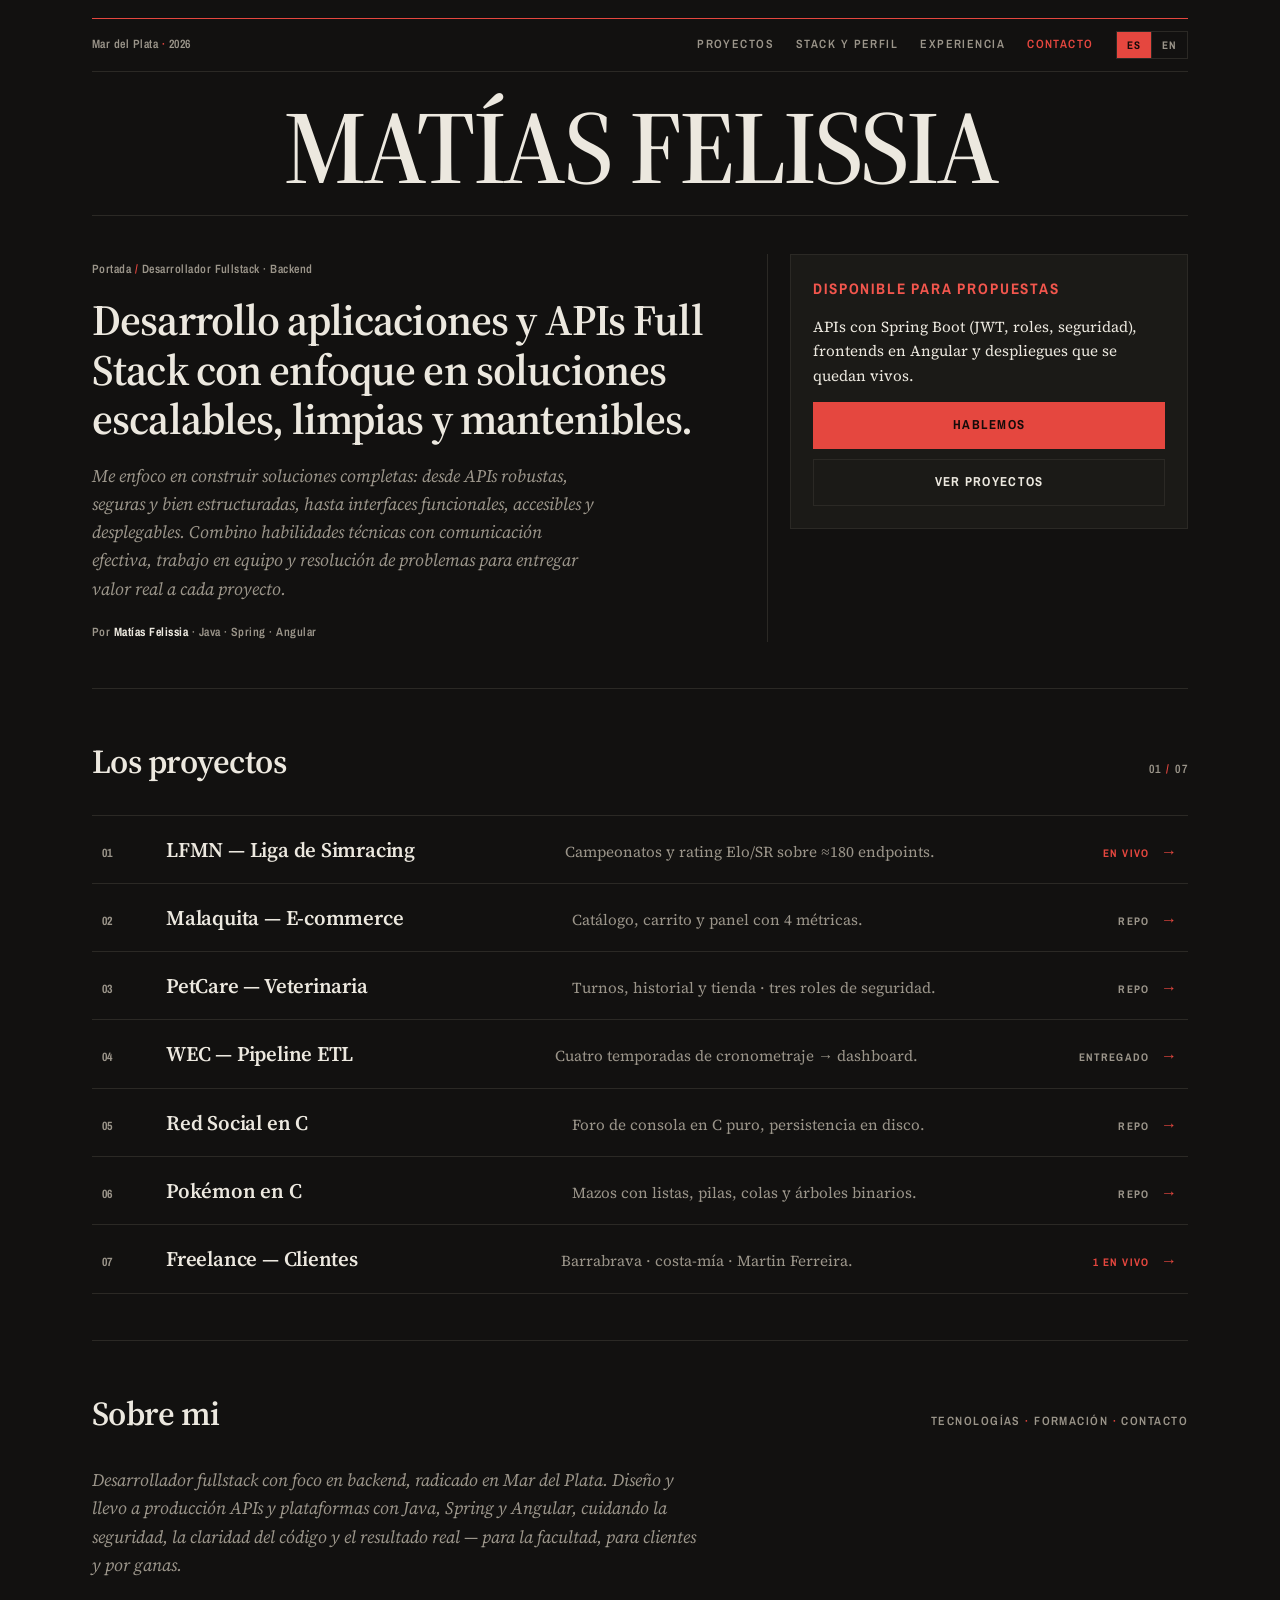
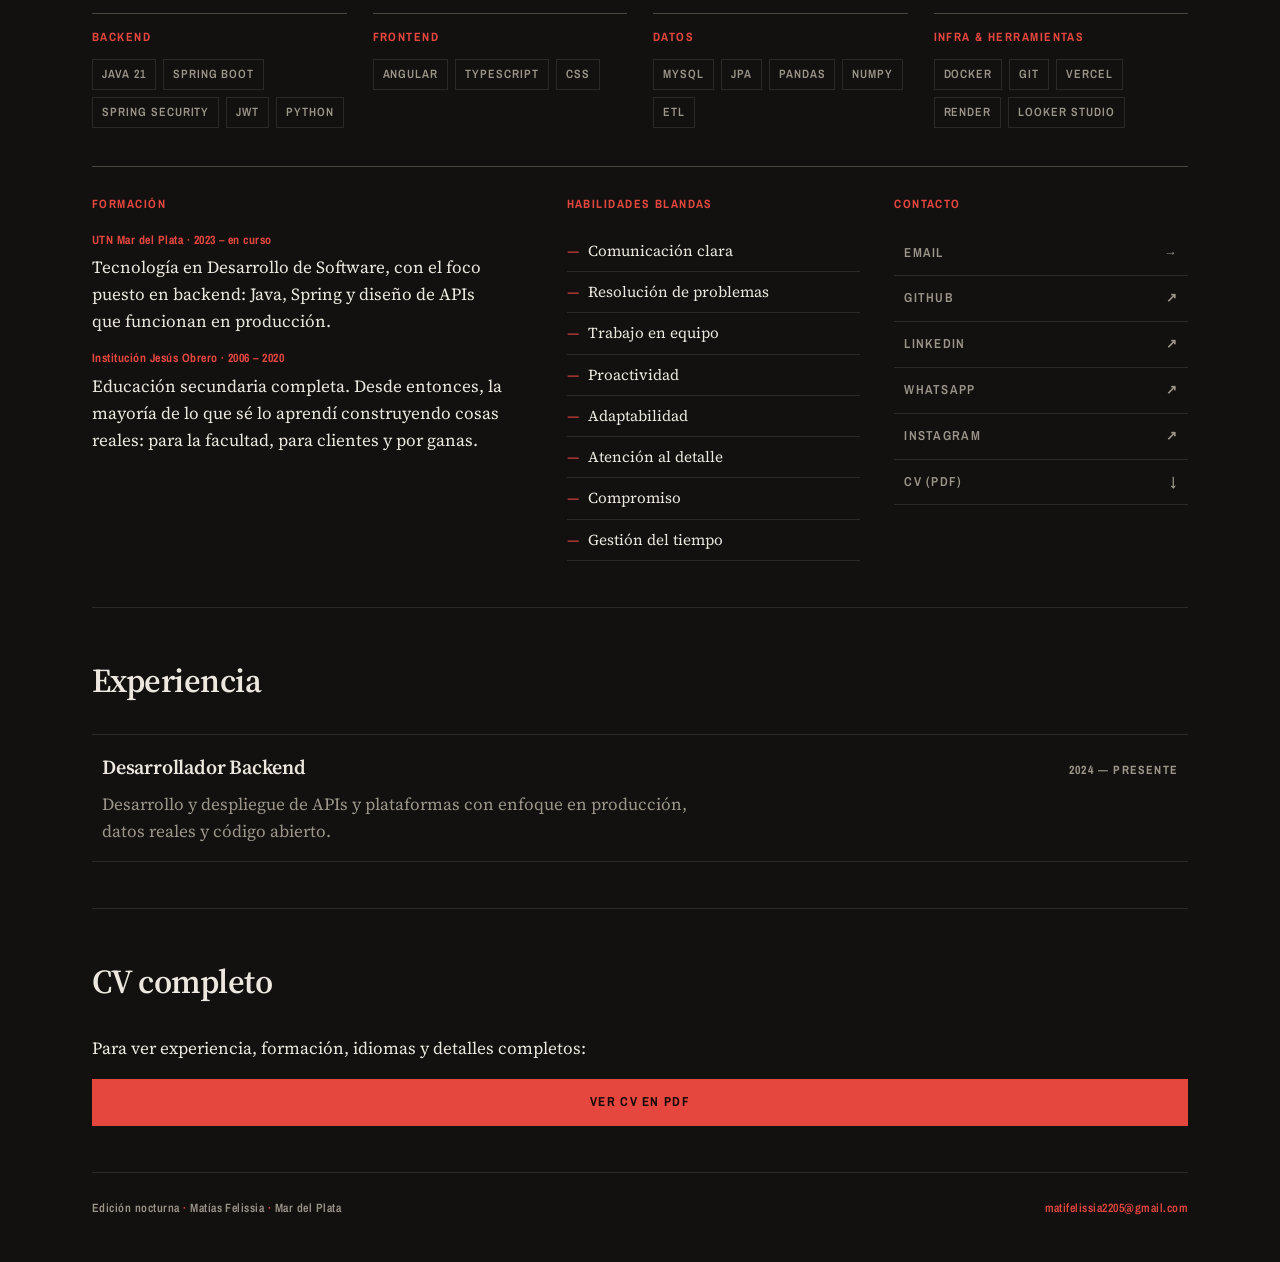
==== commit 7ace1288: "modificacion" ====
--- a/index.html
+++ b/index.html
@@ -761,8 +761,6 @@
             <li>Spring Boot</li>
             <li>Spring Security</li>
             <li>JWT</li>
-            <li>Node.js</li>
-            <li>Express</li>
             <li>Python</li>
           </ul>
         </article>
@@ -770,18 +768,14 @@
           <h3 class="tech-group__title" data-en="Frontend">Frontend</h3>
           <ul class="tech-list">
             <li>Angular</li>
-            <li>React</li>
             <li>TypeScript</li>
-            <li>SCSS</li>
-            <li>Tailwind</li>
+            <li>CSS</li>
           </ul>
         </article>
         <article class="tech-group">
           <h3 class="tech-group__title" data-en="Data">Datos</h3>
           <ul class="tech-list">
             <li>MySQL</li>
-            <li>PostgreSQL</li>
-            <li>SQLite</li>
             <li>JPA</li>
             <li>Pandas</li>
             <li>NumPy</li>
@@ -795,7 +789,6 @@
             <li>Git</li>
             <li>Vercel</li>
             <li>Render</li>
-            <li>Railway</li>
             <li>Looker Studio</li>
           </ul>
         </article>
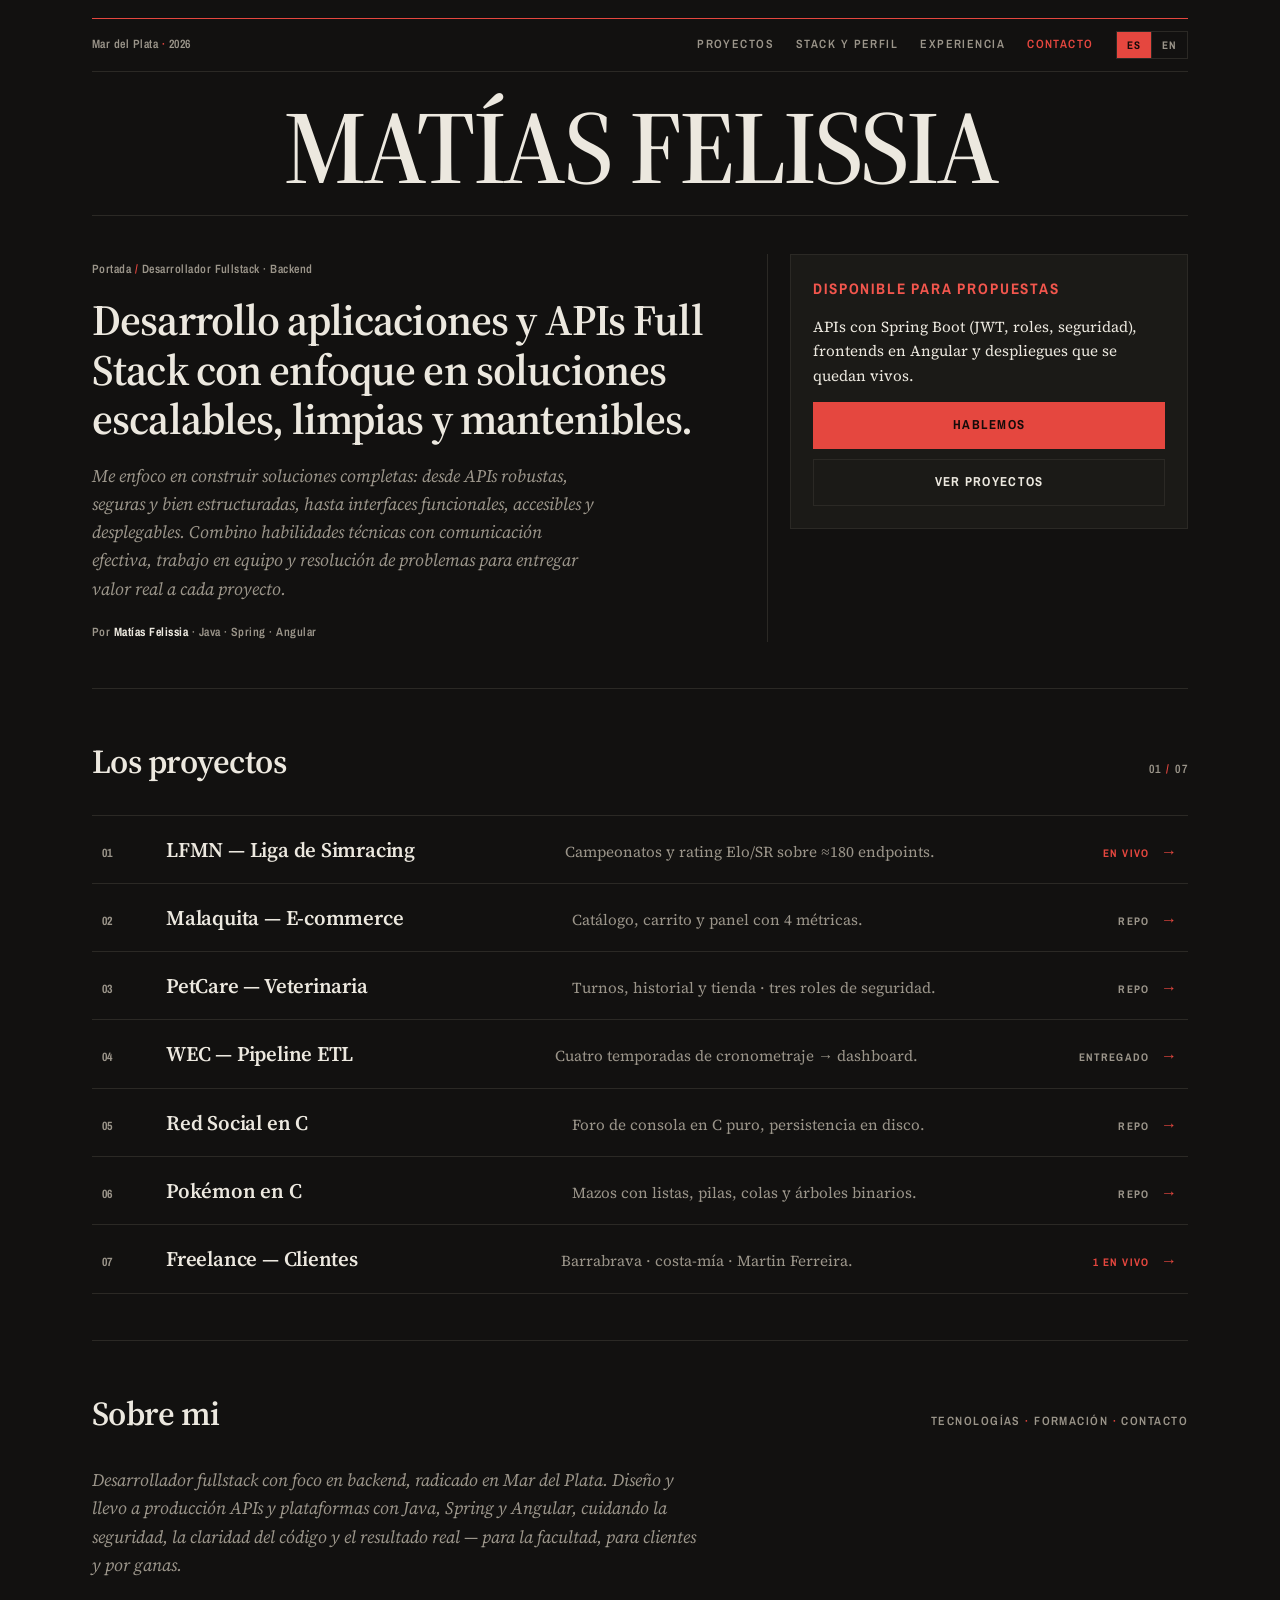
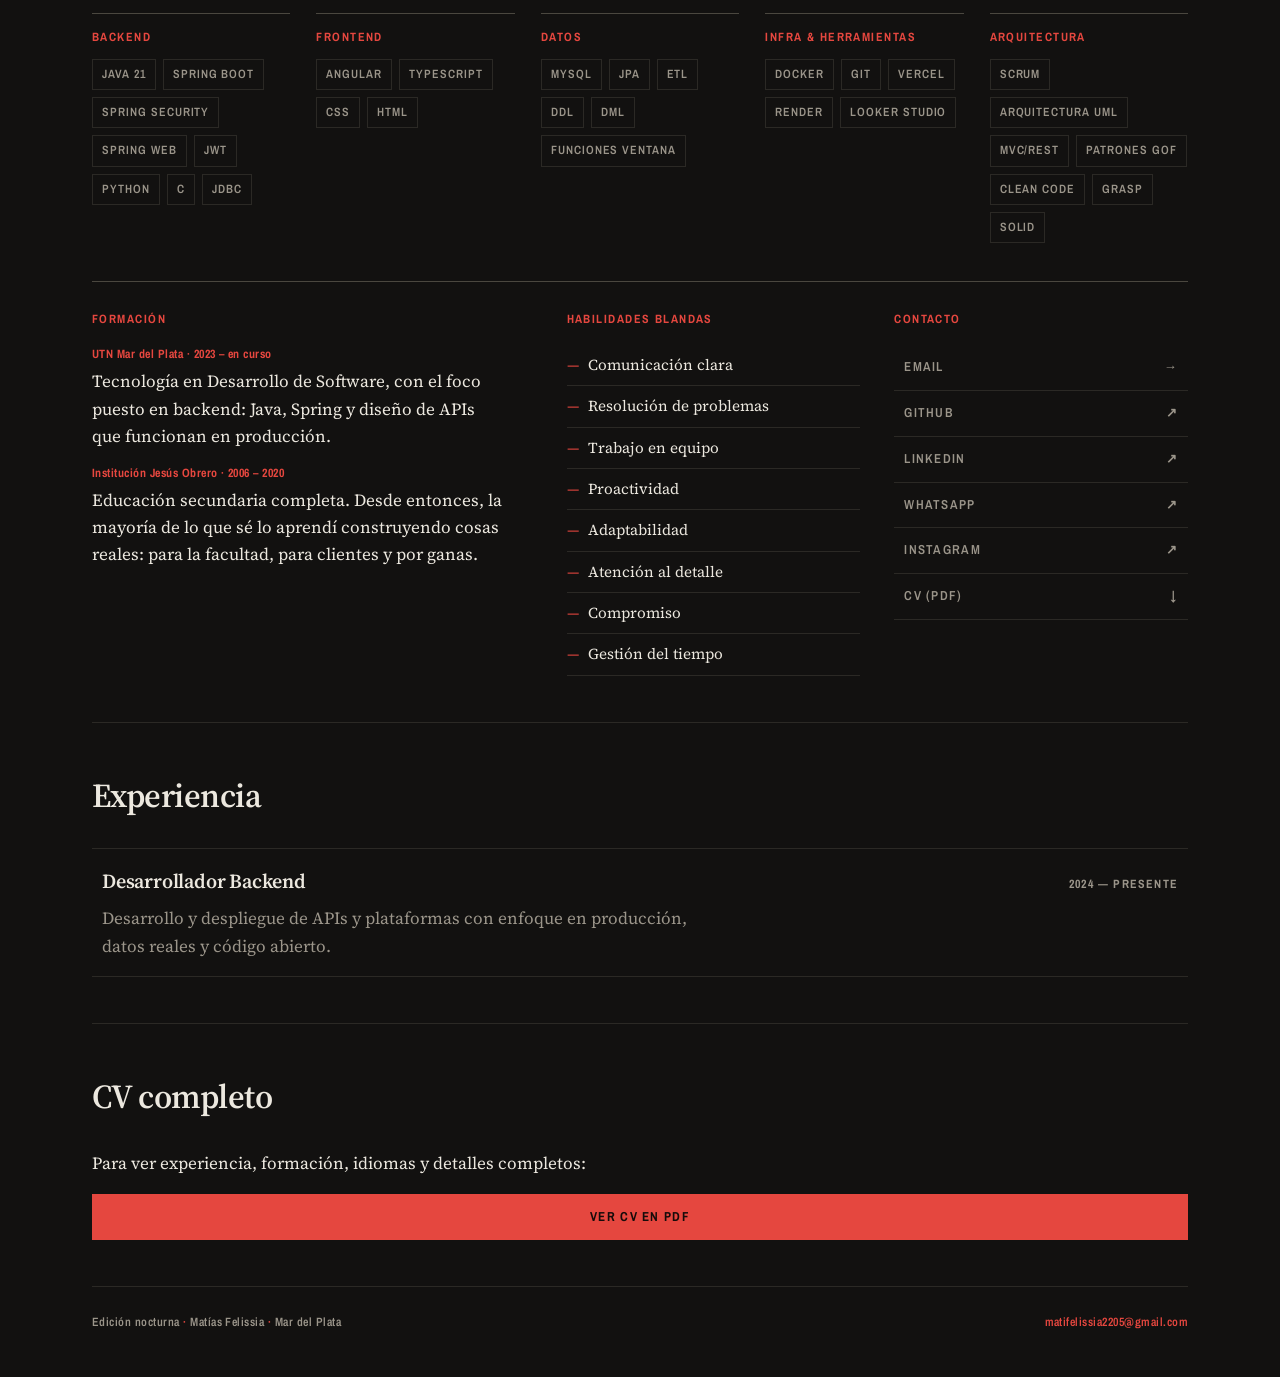
==== commit 1a588a47: "mejora en stack tecnico" ====
--- a/index.html
+++ b/index.html
@@ -515,7 +515,7 @@
 
     .perfil__grp {
       display: grid;
-      grid-template-columns: repeat(4, minmax(0, 1fr));
+      grid-template-columns: repeat(5, minmax(0, 1fr));
       gap: 30px 26px;
     }
 
@@ -628,7 +628,7 @@
       max-width: 70ch;
     }
     @media (max-width: 1080px) {
-      .perfil__grp { grid-template-columns: repeat(2, minmax(0, 1fr)); }
+      .perfil__grp { grid-template-columns: repeat(3, minmax(0, 1fr)); }
       .perfil__foot { grid-template-columns: 1fr 1fr; }
       .perfil__edu { grid-column: 1 / -1; }
     }
@@ -760,8 +760,11 @@
             <li>Java 21</li>
             <li>Spring Boot</li>
             <li>Spring Security</li>
+            <li>Spring Web</li>
             <li>JWT</li>
             <li>Python</li>
+            <li>C</li>
+            <li>JDBC</li>
           </ul>
         </article>
         <article class="tech-group">
@@ -770,6 +773,7 @@
             <li>Angular</li>
             <li>TypeScript</li>
             <li>CSS</li>
+            <li>HTML</li>
           </ul>
         </article>
         <article class="tech-group">
@@ -777,9 +781,10 @@
           <ul class="tech-list">
             <li>MySQL</li>
             <li>JPA</li>
-            <li>Pandas</li>
-            <li>NumPy</li>
             <li>ETL</li>
+            <li>DDL</li>
+            <li>DML</li>
+            <li>Funciones Ventana</li>
           </ul>
         </article>
         <article class="tech-group">
@@ -790,6 +795,18 @@
             <li>Vercel</li>
             <li>Render</li>
             <li>Looker Studio</li>
+          </ul>
+        </article>
+        <article class="tech-group">
+          <h3 class="tech-group__title" data-en="Architecture">Arquitectura</h3>
+          <ul class="tech-list">
+            <li>Scrum</li>
+            <li>Arquitectura UML</li>
+            <li>MVC/REST</li>
+            <li>Patrones GoF</li>
+            <li>Clean Code</li>
+            <li>GRASP</li>
+            <li>SOLID</li>
           </ul>
         </article>
       </div>
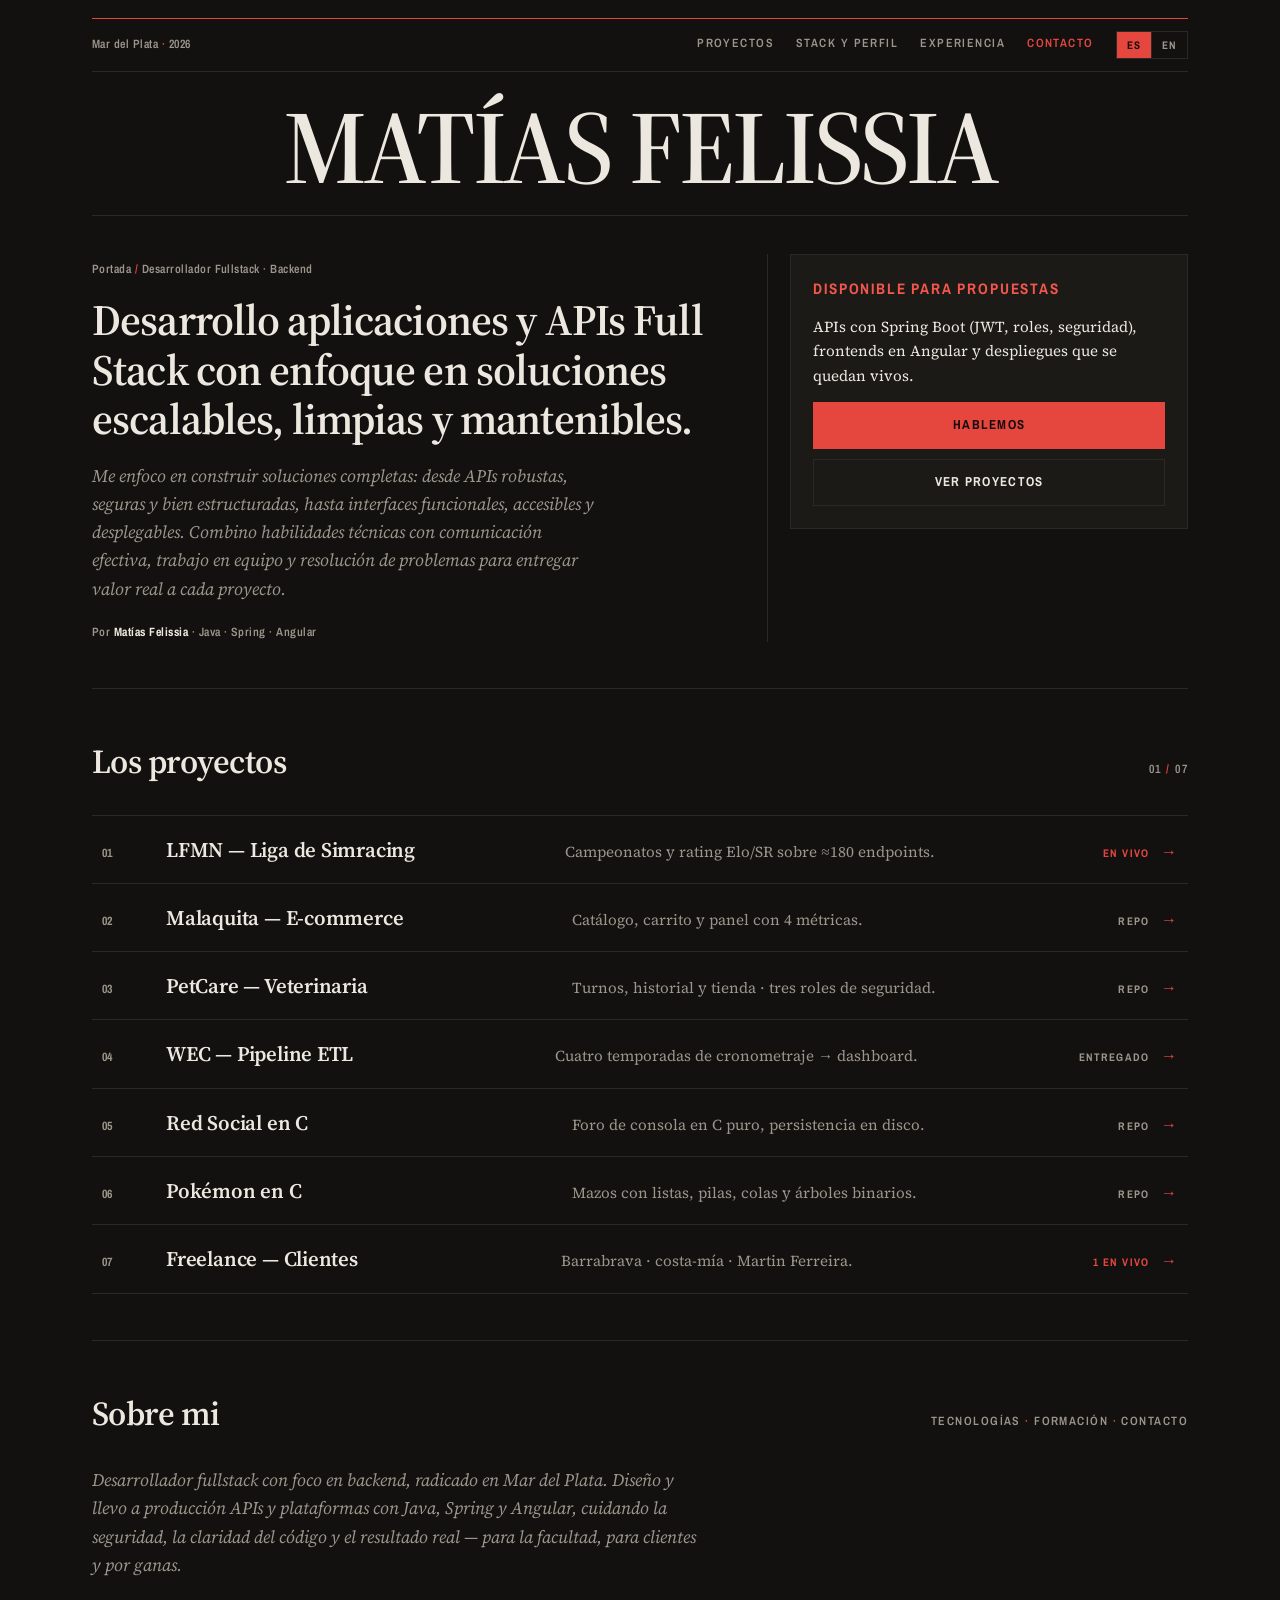
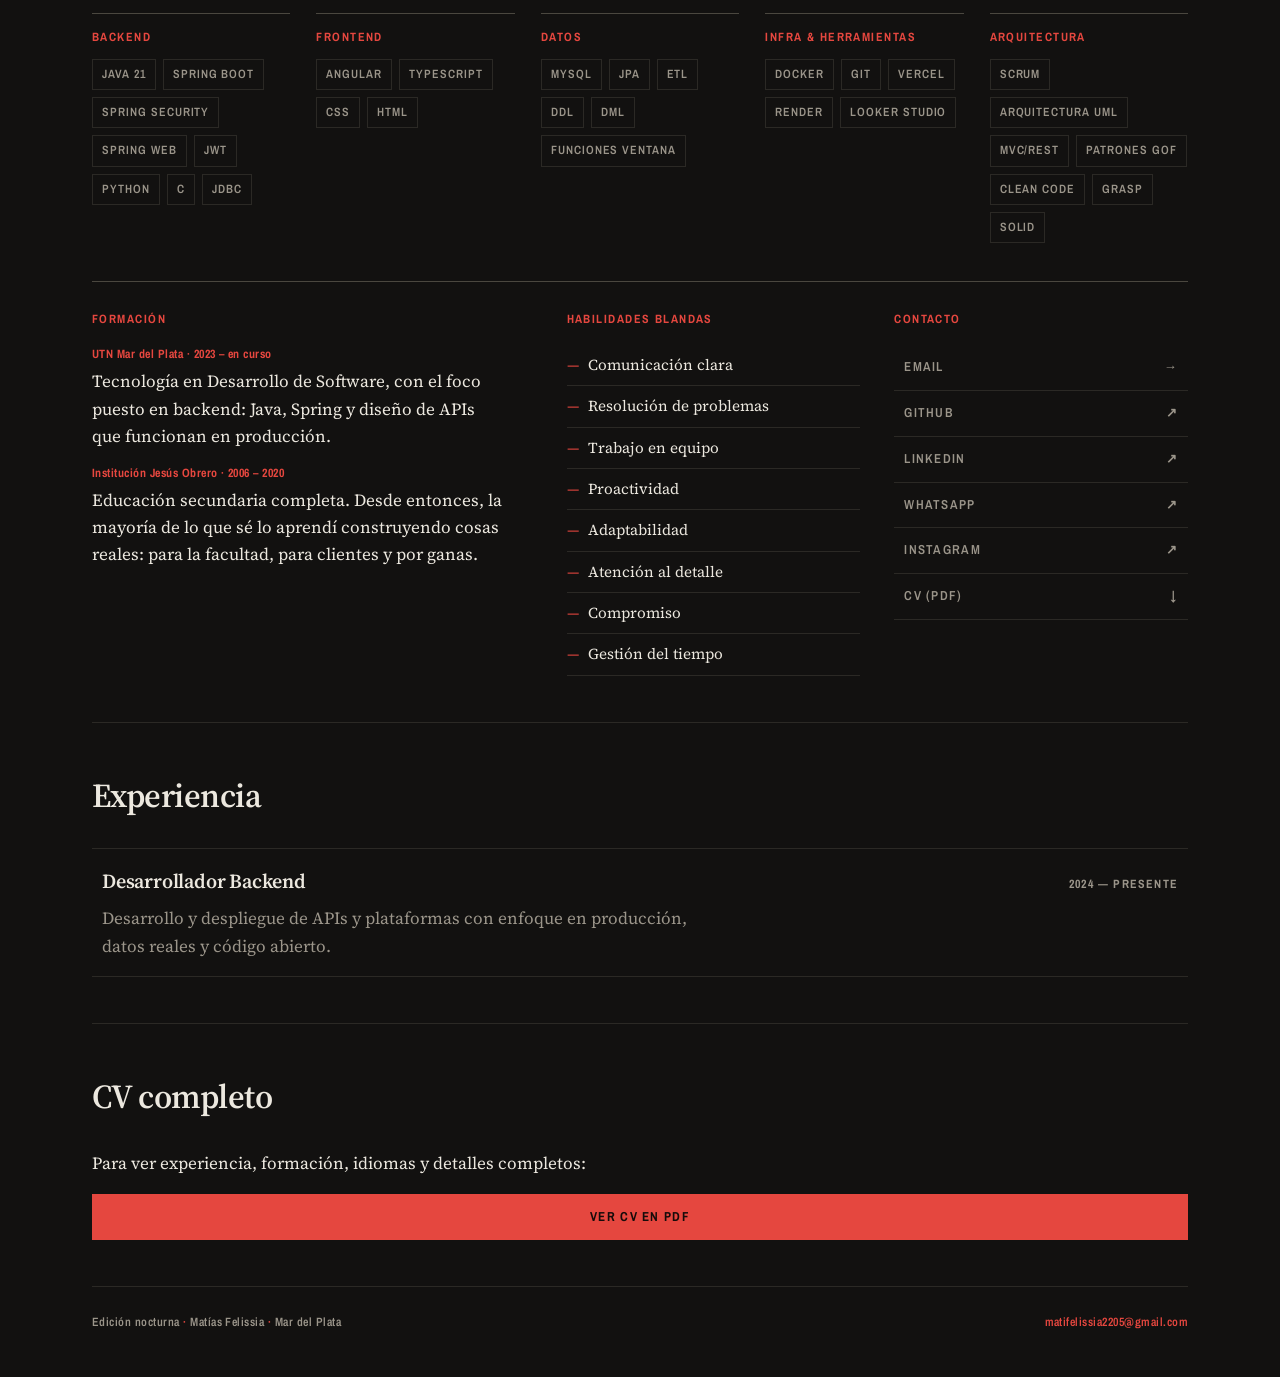
==== commit 82fd86e7: "cv nuevo" ====
--- a/index.html
+++ b/index.html
@@ -134,6 +134,11 @@
 
     .rule { border: 0; border-top: 1px solid var(--hair); margin: 0; }
     .rule--red { border-top-color: var(--red); }
+    .rule--draw { transform-origin: left center; animation: rule-draw 780ms cubic-bezier(0.23, 1, 0.32, 1) 140ms both; }
+    @keyframes rule-draw {
+      from { transform: scaleX(0); }
+      to { transform: scaleX(1); }
+    }
 
     .meta {
       font-family: var(--label);
@@ -180,11 +185,19 @@
       letter-spacing: 0.12em;
       text-decoration: none;
       color: var(--muted);
-      transition: color 120ms ease-out;
-    }
-
-    .nav a:hover { color: var(--text); }
+      padding-bottom: 3px;
+      background-image: linear-gradient(currentColor, currentColor);
+      background-repeat: no-repeat;
+      background-size: 0% 1px;
+      background-position: 0 100%;
+      transition: color 240ms ease, background-size 280ms cubic-bezier(0.23, 1, 0.32, 1);
+    }
+
     .nav a:last-child { color: var(--red); }
+
+    @media (hover: hover) and (pointer: fine) {
+      .nav a:hover { color: var(--text); background-size: 100% 1px; }
+    }
 
     .lang {
       display: inline-flex;
@@ -204,7 +217,7 @@
       letter-spacing: 0.1em;
       padding: 6px 10px;
       cursor: pointer;
-      transition: color 120ms ease-out, background-color 130ms ease-out;
+      transition: color 220ms ease, background-color 220ms ease;
     }
 
     .lang__btn:first-child { border-left: 0; }
@@ -310,7 +323,7 @@
       text-decoration: none;
       border: 1px solid var(--hair);
       color: var(--text);
-      transition: background-color 130ms ease-out, color 130ms ease-out, border-color 130ms ease-out;
+      transition: background-color 220ms ease, color 220ms ease, border-color 220ms ease;
     }
 
     .btn:hover { background: var(--text); color: var(--bg); border-color: var(--text); }
@@ -349,12 +362,15 @@
       padding: 17px 10px;
       border-bottom: 1px solid var(--hair);
       text-decoration: none;
-      transition: background-color 130ms ease-out;
+      transition: background-color 240ms ease;
     }
 
     .story:hover { background: var(--bg-hi); }
     .story:hover .story__title { color: #f2564d; }
-    .story:hover .story__arrow { transform: translateX(5px); }
+
+    @media (hover: hover) and (pointer: fine) {
+      .story:hover .story__arrow { transform: translateX(7px); }
+    }
 
     .story__num {
       font-family: var(--label);
@@ -368,7 +384,7 @@
       font-size: clamp(1.05rem, 2vw, 1.3rem);
       font-weight: 600;
       letter-spacing: -0.01em;
-      transition: color 130ms ease-out;
+      transition: color 240ms ease;
     }
 
     .story__desc {
@@ -395,7 +411,7 @@
 
     .story__arrow {
       color: var(--red);
-      transition: transform 150ms ease-out;
+      transition: transform 260ms cubic-bezier(0.23, 1, 0.32, 1);
       font-family: var(--serif);
       font-size: 1rem;
     }
@@ -417,7 +433,7 @@
       padding: 7px 13px;
       border: 1px solid var(--hair);
       color: var(--muted);
-      transition: color 120ms ease-out, border-color 120ms ease-out;
+      transition: color 220ms ease, border-color 220ms ease;
     }
 
     .tag:hover { color: var(--text); border-color: var(--text); }
@@ -461,10 +477,16 @@
       letter-spacing: 0.1em;
       text-decoration: none;
       color: var(--muted);
-      transition: color 120ms ease-out, background-color 130ms ease-out;
-    }
-
-    .contact-list a:hover { color: var(--text); background: var(--bg-hi); }
+      transition: color 220ms ease, background-color 240ms ease;
+    }
+    .contact-list a span:last-child {
+      transition: transform 260ms cubic-bezier(0.23, 1, 0.32, 1);
+    }
+
+    @media (hover: hover) and (pointer: fine) {
+      .contact-list a:hover { color: var(--text); background: var(--bg-hi); }
+      .contact-list a:hover span:last-child { transform: translateX(3px); }
+    }
 
     /* ---------- Colophon ---------- */
 
@@ -492,18 +514,19 @@
     /* ---------- Motion ---------- */
 
     .rise {
-      animation: rise 220ms ease-out both;
+      animation: rise 560ms cubic-bezier(0.23, 1, 0.32, 1) both;
       animation-delay: var(--d, 0ms);
     }
 
     @keyframes rise {
-      from { opacity: 0; transform: translateY(12px); }
+      from { opacity: 0; transform: translateY(18px); }
       to { opacity: 1; transform: translateY(0); }
     }
 
     @media (prefers-reduced-motion: reduce) {
-      .rise { animation: none; }
-      .story, .btn, .nav a, .tag, .contact-list a, .story__arrow, .lang__btn { transition: none; }
+      .rise, .rule--draw { animation: none; }
+      .story, .btn, .nav a, .tag, .contact-list a, .story__arrow, .lang__btn,
+      .tech-list li, .contact-list a span { transition: none; }
     }
 
         /* ---------- Stack & profile (merged) ---------- */
@@ -552,7 +575,7 @@
       padding: 5px 9px;
       border: 1px solid var(--hair);
       color: var(--muted);
-      transition: color 120ms ease-out, border-color 120ms ease-out;
+      transition: color 200ms ease, border-color 200ms ease;
     }
     .tech-group:hover .tech-list li { color: var(--text); border-color: var(--text); }
 
@@ -654,7 +677,7 @@
 
 <div class="wrap">
   <header class="masthead">
-    <hr class="rule rule--red">
+    <hr class="rule rule--red rule--draw">
     <div class="masthead__row">
       <span class="meta" data-en="Night edition <b>·</b> Mar del Plata <b>·</b> 2026">Mar del Plata <b>·</b> 2026</span>
       <div class="masthead__right">
@@ -753,8 +776,8 @@
 
       <p class="deck perfil__lede rise" style="--d:40ms" data-en="Fullstack developer focused on backend, based in Mar del Plata. I design and ship APIs and platforms to production with Java, Spring and Angular, caring about security, code clarity and the real outcome — for university, for clients and for the fun of it.">Desarrollador fullstack con foco en backend, radicado en Mar del Plata. Diseño y llevo a producción APIs y plataformas con Java, Spring y Angular, cuidando la seguridad, la claridad del código y el resultado real — para la facultad, para clientes y por ganas.</p>
 
-      <div class="perfil__grp rise" style="--d:80ms">
-        <article class="tech-group">
+      <div class="perfil__grp">
+        <article class="tech-group rise" style="--d:80ms">
           <h3 class="tech-group__title" data-en="Backend">Backend</h3>
           <ul class="tech-list">
             <li>Java 21</li>
@@ -767,7 +790,7 @@
             <li>JDBC</li>
           </ul>
         </article>
-        <article class="tech-group">
+        <article class="tech-group rise" style="--d:160ms">
           <h3 class="tech-group__title" data-en="Frontend">Frontend</h3>
           <ul class="tech-list">
             <li>Angular</li>
@@ -776,7 +799,7 @@
             <li>HTML</li>
           </ul>
         </article>
-        <article class="tech-group">
+        <article class="tech-group rise" style="--d:240ms">
           <h3 class="tech-group__title" data-en="Data">Datos</h3>
           <ul class="tech-list">
             <li>MySQL</li>
@@ -787,7 +810,7 @@
             <li>Funciones Ventana</li>
           </ul>
         </article>
-        <article class="tech-group">
+        <article class="tech-group rise" style="--d:320ms">
           <h3 class="tech-group__title" data-en="Infra &amp; Tools">Infra &amp; herramientas</h3>
           <ul class="tech-list">
             <li>Docker</li>
@@ -797,7 +820,7 @@
             <li>Looker Studio</li>
           </ul>
         </article>
-        <article class="tech-group">
+        <article class="tech-group rise" style="--d:400ms">
           <h3 class="tech-group__title" data-en="Architecture">Arquitectura</h3>
           <ul class="tech-list">
             <li>Scrum</li>
@@ -811,8 +834,8 @@
         </article>
       </div>
 
-      <div class="perfil__foot rise" style="--d:120ms">
-        <section class="perfil__edu" id="educacion" aria-label="Formación">
+      <div class="perfil__foot">
+        <section class="perfil__edu rise" style="--d:120ms" id="educacion" aria-label="Formación">
           <h3 class="perfil__block-title" data-en="Training">Formación</h3>
           <p class="where" data-en="UTN Mar del Plata · 2023 – in progress">UTN Mar del Plata · 2023 – en curso</p>
           <p data-en="Technologist in Software Development, focused on backend: Java, Spring and API design that runs in production.">Tecnología en Desarrollo de Software, con el foco puesto en backend: Java, Spring y diseño de APIs que funcionan en producción.</p>
@@ -820,7 +843,7 @@
           <p data-en="Full secondary education. Since then, most of what I know I learned building real things: for university, for clients and for fun.">Educación secundaria completa. Desde entonces, la mayoría de lo que sé lo aprendí construyendo cosas reales: para la facultad, para clientes y por ganas.</p>
         </section>
 
-        <section aria-label="Habilidades blandas">
+        <section class="rise" style="--d:180ms" aria-label="Habilidades blandas">
           <h3 class="perfil__block-title" data-en="Soft skills">Habilidades blandas</h3>
           <ul class="skill-list">
             <li data-en="Clear communication">Comunicación clara</li>
@@ -834,7 +857,7 @@
           </ul>
         </section>
 
-        <section aria-label="Contacto">
+        <section class="rise" style="--d:240ms" aria-label="Contacto">
           <h3 class="perfil__block-title" data-en="Contact">Contacto</h3>
           <ul class="contact-list">
             <li><a href="mailto:matifelissia2205@gmail.com">Email <span>→</span></a></li>
